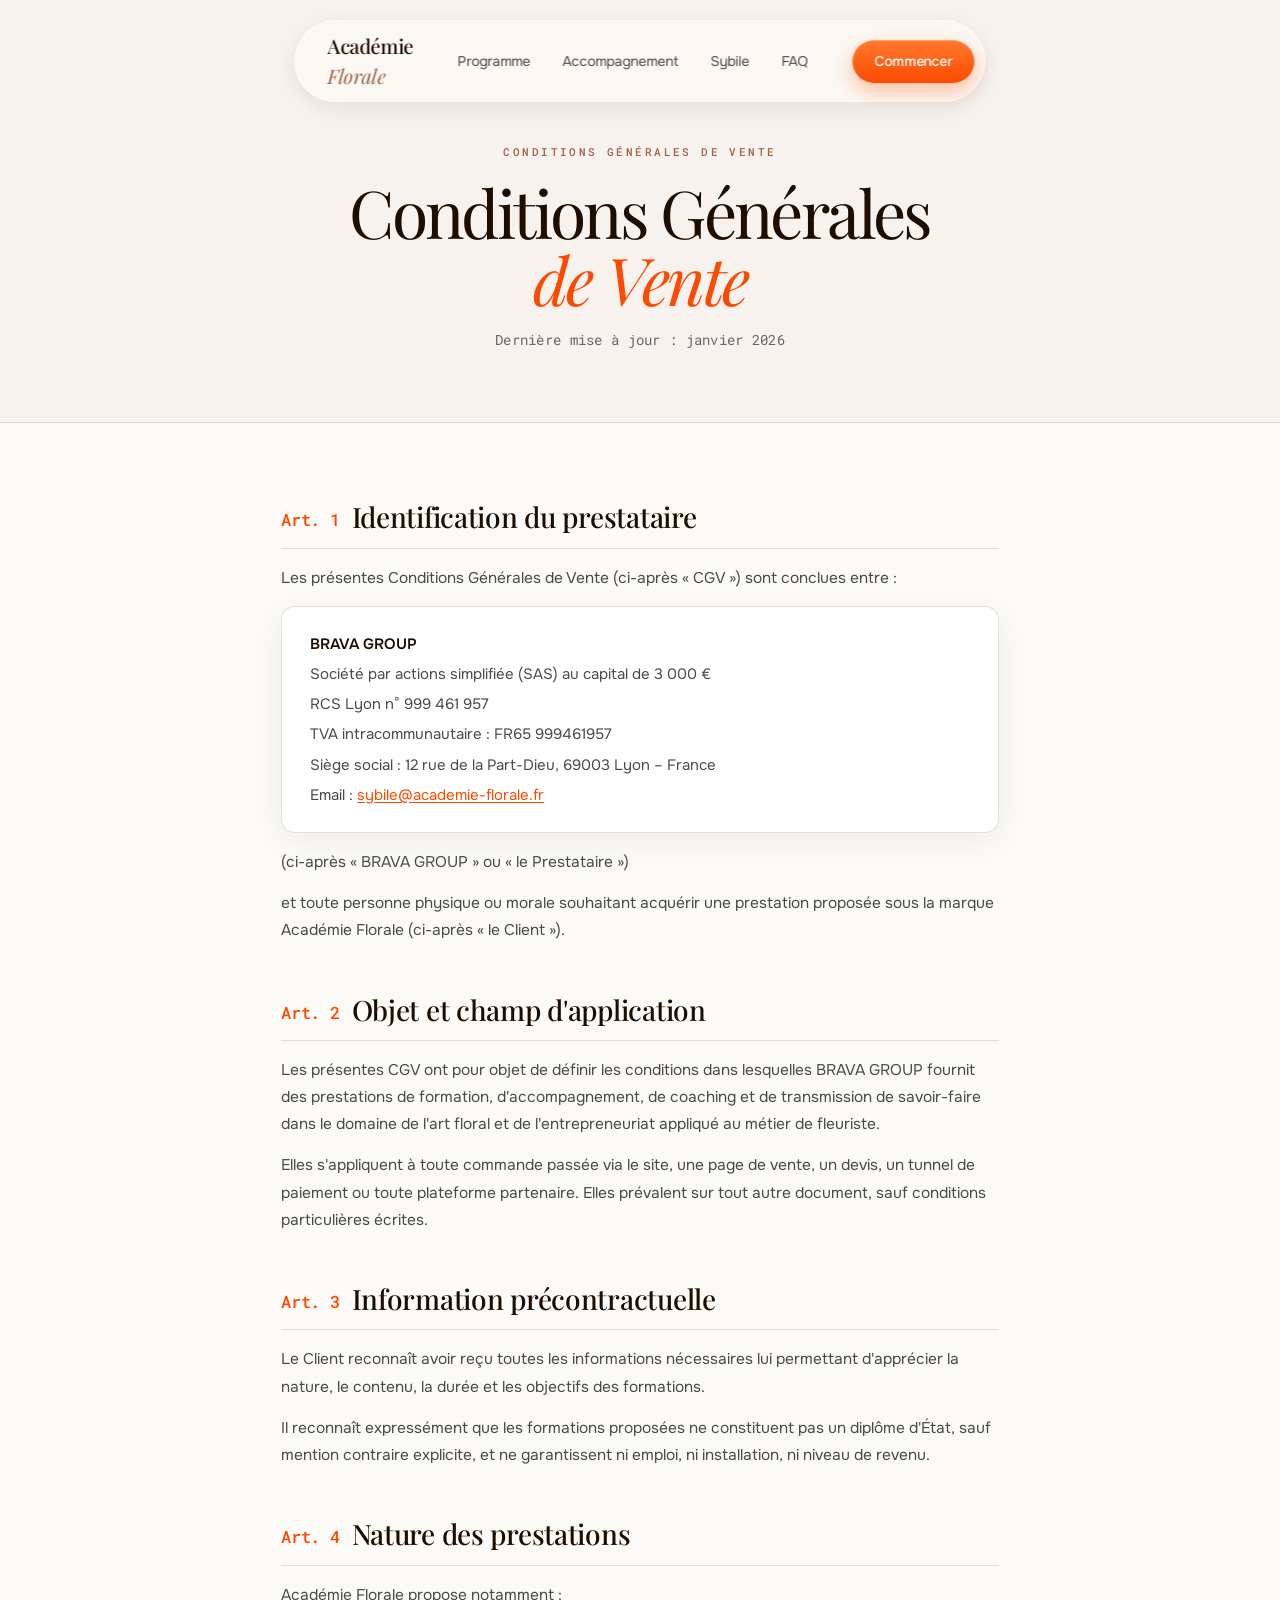
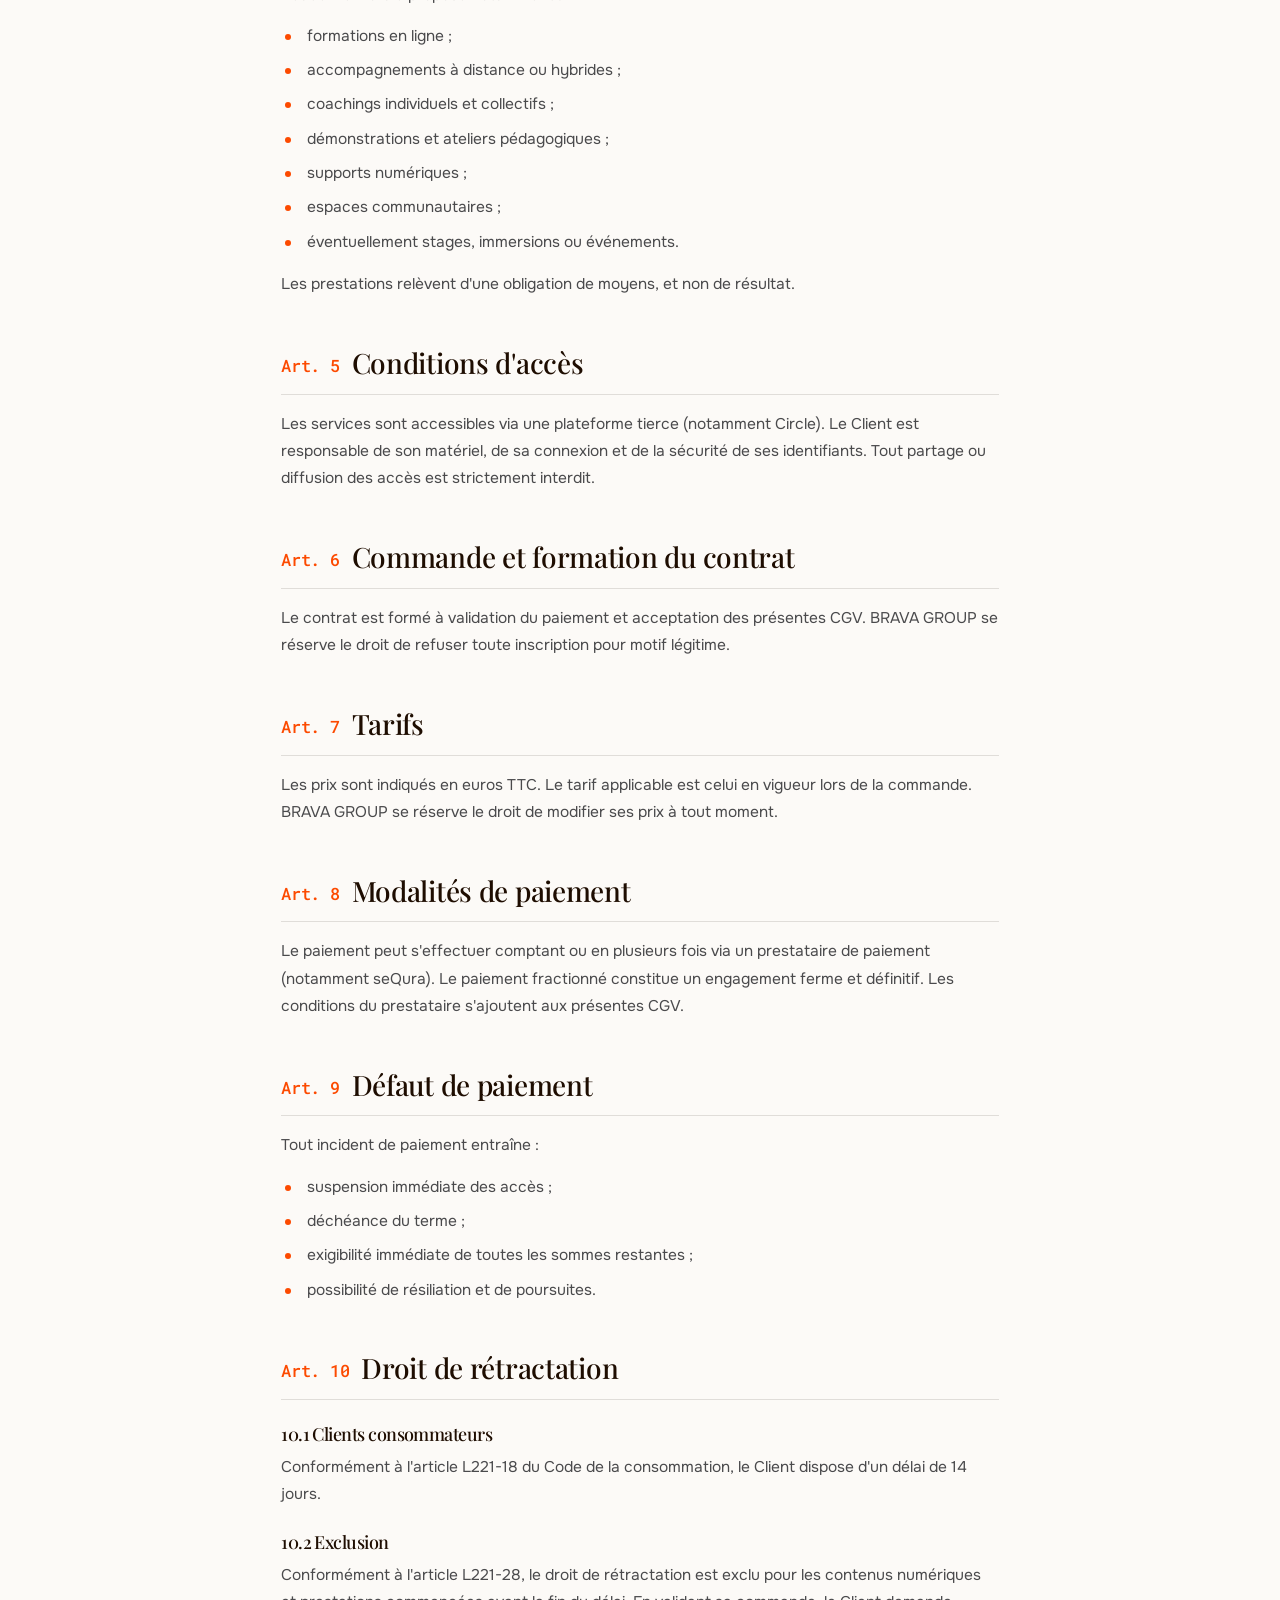
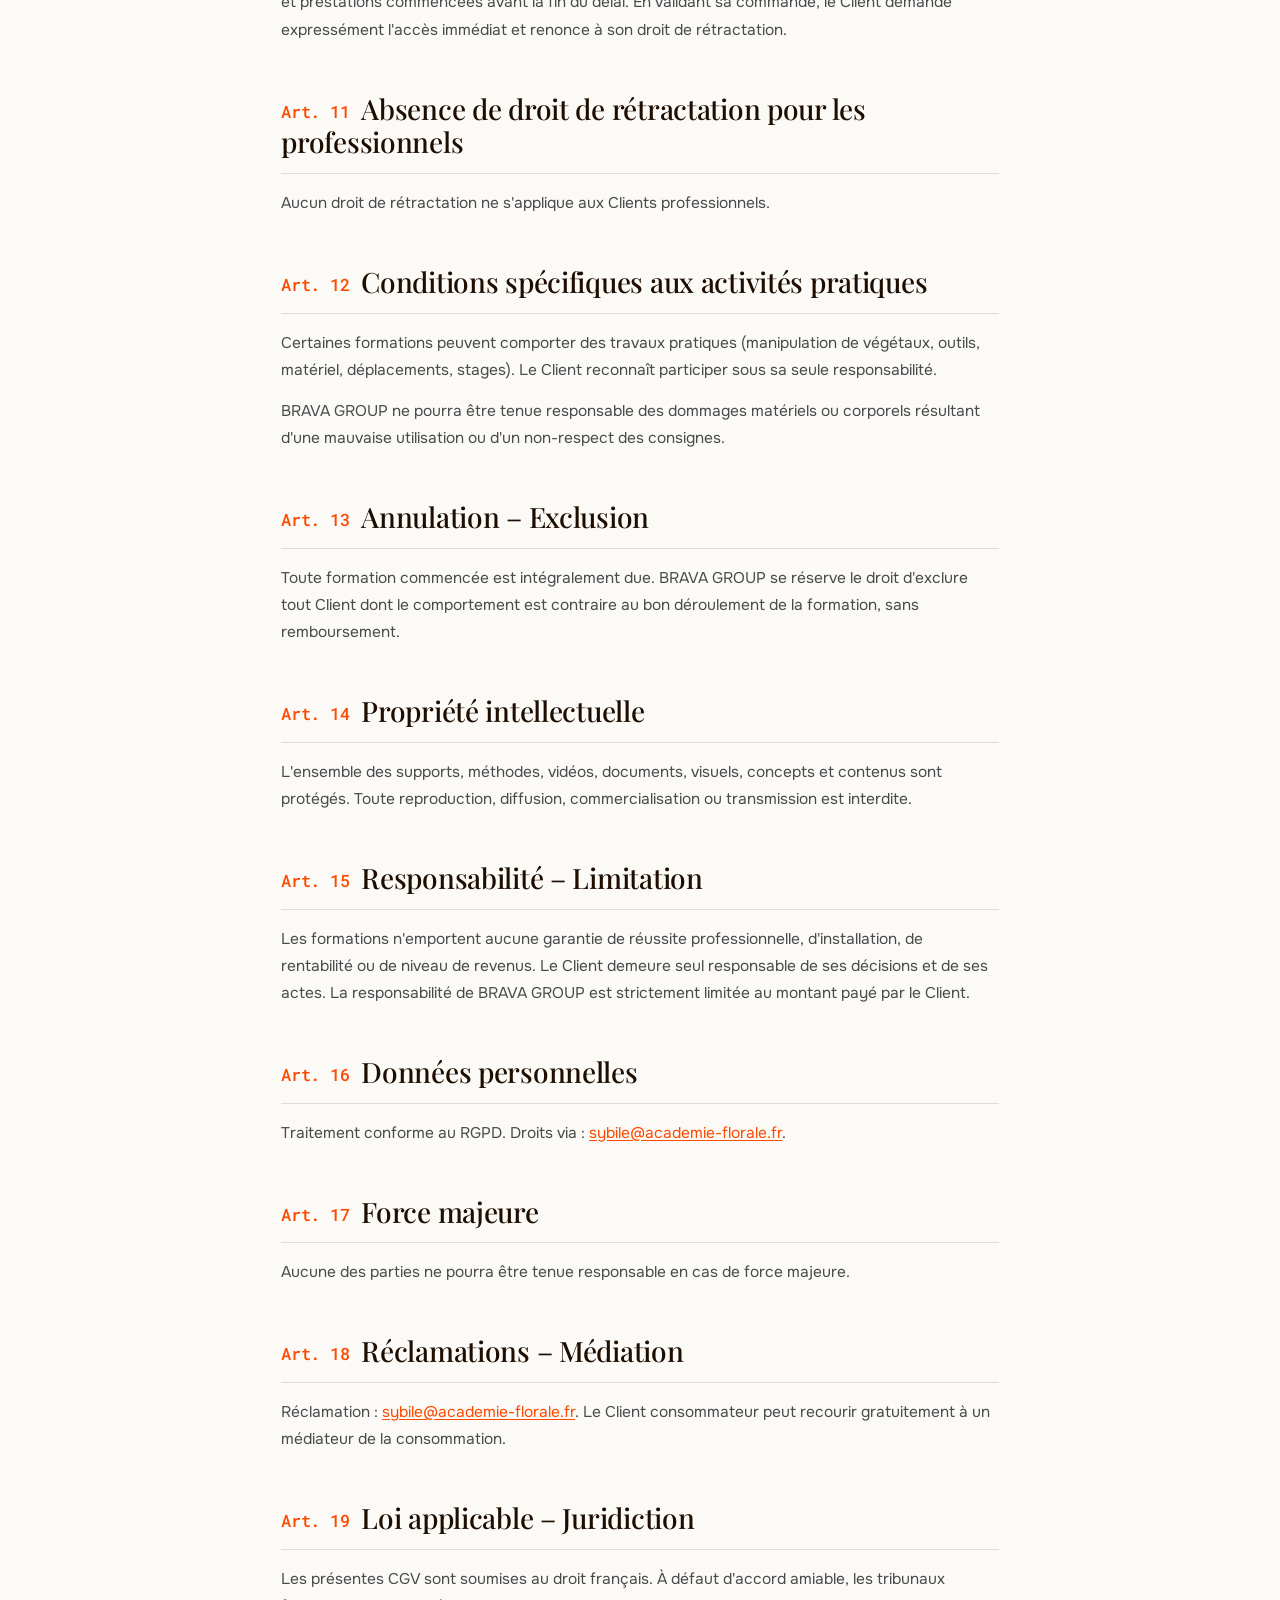
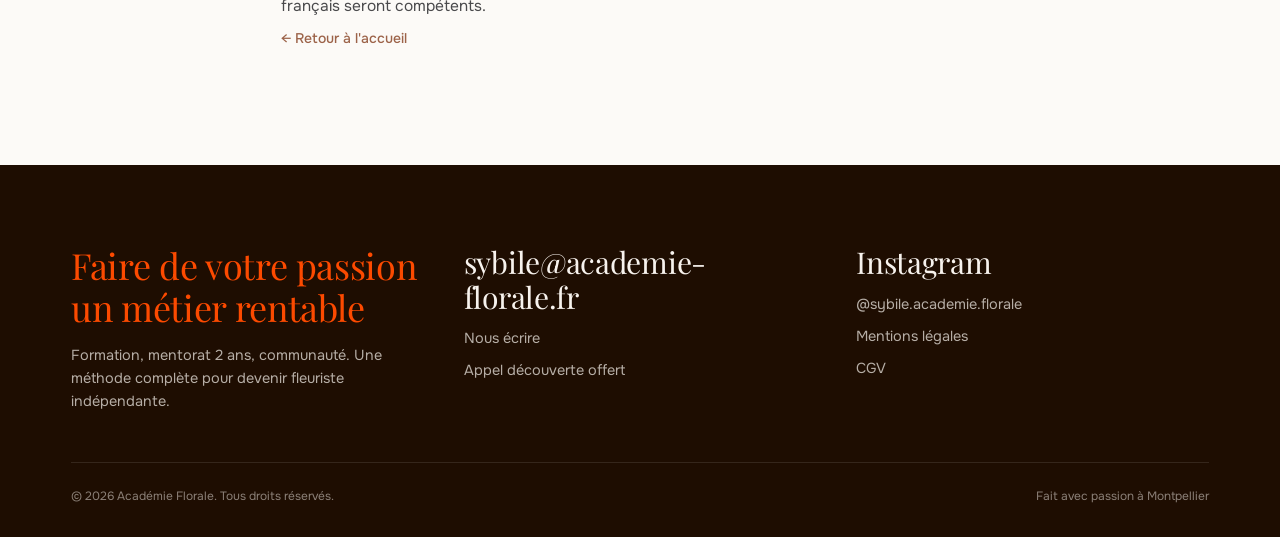
==== cgv.html @ 2d3c9c7d "Ajouter favicon et pages Mentions légales & CGV Favicon : monogramme « AF » en SVG (cercle + A/F sér" ====
<!DOCTYPE html>
<html lang="fr">
<head>
    <meta charset="UTF-8" />
    <meta name="viewport" content="width=device-width, initial-scale=1.0" />
    <title>Conditions Générales de Vente — Académie Florale</title>
    <meta name="description" content="Conditions Générales de Vente de l'Académie Florale (BRAVA GROUP)." />
    <meta name="robots" content="noindex" />
    <link rel="icon" type="image/svg+xml" href="assets/favicon.svg" />
    <link rel="preconnect" href="https://fonts.googleapis.com" />
    <link rel="preconnect" href="https://fonts.gstatic.com" crossorigin />
    <link href="https://fonts.googleapis.com/css2?family=Playfair+Display:ital,wght@0,400;0,500;0,600;0,700;1,400;1,600&family=Libre+Caslon+Display&family=Onest:wght@300;400;500;600&family=Roboto+Mono:wght@400;500&display=swap" rel="stylesheet" />
    <link rel="stylesheet" href="styles.css" />
</head>
<body class="legal-page">

    <!-- NAV -->
    <nav class="nav">
        <a href="index.html" class="nav-logo">Académie <em>Florale</em></a>
        <ul class="nav-links">
            <li><a href="index.html#programme">Programme</a></li>
            <li><a href="index.html#accompagnement">Accompagnement</a></li>
            <li><a href="index.html#formatrice">Sybile</a></li>
            <li><a href="index.html#faq">FAQ</a></li>
        </ul>
        <a href="index.html#cta" class="btn btn-primary nav-cta">Commencer</a>
    </nav>

    <!-- HERO -->
    <header class="legal-hero">
        <span class="eyebrow">Conditions Générales de Vente</span>
        <h1>Conditions Générales<br /><em>de Vente</em></h1>
        <p class="legal-meta">Dernière mise à jour : janvier 2026</p>
    </header>

    <!-- BODY -->
    <main class="legal-body">
        <section class="legal-block">
            <h2><span class="n">Art. 1</span>Identification du prestataire</h2>
            <p>Les présentes Conditions Générales de Vente (ci-après « CGV ») sont conclues entre :</p>
            <div class="legal-entity">
                <p><strong>BRAVA GROUP</strong></p>
                <p>Société par actions simplifiée (SAS) au capital de 3 000 €</p>
                <p>RCS Lyon n° 999 461 957</p>
                <p>TVA intracommunautaire : FR65 999461957</p>
                <p>Siège social : 12 rue de la Part-Dieu, 69003 Lyon – France</p>
                <p>Email : <a href="mailto:sybile@academie-florale.fr">sybile@academie-florale.fr</a></p>
            </div>
            <p>(ci-après « BRAVA GROUP » ou « le Prestataire »)</p>
            <p>et toute personne physique ou morale souhaitant acquérir une prestation proposée sous la marque Académie Florale (ci-après « le Client »).</p>
        </section>

        <section class="legal-block">
            <h2><span class="n">Art. 2</span>Objet et champ d'application</h2>
            <p>Les présentes CGV ont pour objet de définir les conditions dans lesquelles BRAVA GROUP fournit des prestations de formation, d'accompagnement, de coaching et de transmission de savoir-faire dans le domaine de l'art floral et de l'entrepreneuriat appliqué au métier de fleuriste.</p>
            <p>Elles s'appliquent à toute commande passée via le site, une page de vente, un devis, un tunnel de paiement ou toute plateforme partenaire. Elles prévalent sur tout autre document, sauf conditions particulières écrites.</p>
        </section>

        <section class="legal-block">
            <h2><span class="n">Art. 3</span>Information précontractuelle</h2>
            <p>Le Client reconnaît avoir reçu toutes les informations nécessaires lui permettant d'apprécier la nature, le contenu, la durée et les objectifs des formations.</p>
            <p>Il reconnaît expressément que les formations proposées ne constituent pas un diplôme d'État, sauf mention contraire explicite, et ne garantissent ni emploi, ni installation, ni niveau de revenu.</p>
        </section>

        <section class="legal-block">
            <h2><span class="n">Art. 4</span>Nature des prestations</h2>
            <p>Académie Florale propose notamment :</p>
            <ul>
                <li>formations en ligne ;</li>
                <li>accompagnements à distance ou hybrides ;</li>
                <li>coachings individuels et collectifs ;</li>
                <li>démonstrations et ateliers pédagogiques ;</li>
                <li>supports numériques ;</li>
                <li>espaces communautaires ;</li>
                <li>éventuellement stages, immersions ou événements.</li>
            </ul>
            <p>Les prestations relèvent d'une obligation de moyens, et non de résultat.</p>
        </section>

        <section class="legal-block">
            <h2><span class="n">Art. 5</span>Conditions d'accès</h2>
            <p>Les services sont accessibles via une plateforme tierce (notamment Circle). Le Client est responsable de son matériel, de sa connexion et de la sécurité de ses identifiants. Tout partage ou diffusion des accès est strictement interdit.</p>
        </section>

        <section class="legal-block">
            <h2><span class="n">Art. 6</span>Commande et formation du contrat</h2>
            <p>Le contrat est formé à validation du paiement et acceptation des présentes CGV. BRAVA GROUP se réserve le droit de refuser toute inscription pour motif légitime.</p>
        </section>

        <section class="legal-block">
            <h2><span class="n">Art. 7</span>Tarifs</h2>
            <p>Les prix sont indiqués en euros TTC. Le tarif applicable est celui en vigueur lors de la commande. BRAVA GROUP se réserve le droit de modifier ses prix à tout moment.</p>
        </section>

        <section class="legal-block">
            <h2><span class="n">Art. 8</span>Modalités de paiement</h2>
            <p>Le paiement peut s'effectuer comptant ou en plusieurs fois via un prestataire de paiement (notamment seQura). Le paiement fractionné constitue un engagement ferme et définitif. Les conditions du prestataire s'ajoutent aux présentes CGV.</p>
        </section>

        <section class="legal-block">
            <h2><span class="n">Art. 9</span>Défaut de paiement</h2>
            <p>Tout incident de paiement entraîne :</p>
            <ul>
                <li>suspension immédiate des accès ;</li>
                <li>déchéance du terme ;</li>
                <li>exigibilité immédiate de toutes les sommes restantes ;</li>
                <li>possibilité de résiliation et de poursuites.</li>
            </ul>
        </section>

        <section class="legal-block">
            <h2><span class="n">Art. 10</span>Droit de rétractation</h2>
            <h3>10.1 Clients consommateurs</h3>
            <p>Conformément à l'article L221-18 du Code de la consommation, le Client dispose d'un délai de 14 jours.</p>
            <h3>10.2 Exclusion</h3>
            <p>Conformément à l'article L221-28, le droit de rétractation est exclu pour les contenus numériques et prestations commencées avant la fin du délai. En validant sa commande, le Client demande expressément l'accès immédiat et renonce à son droit de rétractation.</p>
        </section>

        <section class="legal-block">
            <h2><span class="n">Art. 11</span>Absence de droit de rétractation pour les professionnels</h2>
            <p>Aucun droit de rétractation ne s'applique aux Clients professionnels.</p>
        </section>

        <section class="legal-block">
            <h2><span class="n">Art. 12</span>Conditions spécifiques aux activités pratiques</h2>
            <p>Certaines formations peuvent comporter des travaux pratiques (manipulation de végétaux, outils, matériel, déplacements, stages). Le Client reconnaît participer sous sa seule responsabilité.</p>
            <p>BRAVA GROUP ne pourra être tenue responsable des dommages matériels ou corporels résultant d'une mauvaise utilisation ou d'un non-respect des consignes.</p>
        </section>

        <section class="legal-block">
            <h2><span class="n">Art. 13</span>Annulation – Exclusion</h2>
            <p>Toute formation commencée est intégralement due. BRAVA GROUP se réserve le droit d'exclure tout Client dont le comportement est contraire au bon déroulement de la formation, sans remboursement.</p>
        </section>

        <section class="legal-block">
            <h2><span class="n">Art. 14</span>Propriété intellectuelle</h2>
            <p>L'ensemble des supports, méthodes, vidéos, documents, visuels, concepts et contenus sont protégés. Toute reproduction, diffusion, commercialisation ou transmission est interdite.</p>
        </section>

        <section class="legal-block">
            <h2><span class="n">Art. 15</span>Responsabilité – Limitation</h2>
            <p>Les formations n'emportent aucune garantie de réussite professionnelle, d'installation, de rentabilité ou de niveau de revenus. Le Client demeure seul responsable de ses décisions et de ses actes. La responsabilité de BRAVA GROUP est strictement limitée au montant payé par le Client.</p>
        </section>

        <section class="legal-block">
            <h2><span class="n">Art. 16</span>Données personnelles</h2>
            <p>Traitement conforme au RGPD. Droits via : <a href="mailto:sybile@academie-florale.fr">sybile@academie-florale.fr</a>.</p>
        </section>

        <section class="legal-block">
            <h2><span class="n">Art. 17</span>Force majeure</h2>
            <p>Aucune des parties ne pourra être tenue responsable en cas de force majeure.</p>
        </section>

        <section class="legal-block">
            <h2><span class="n">Art. 18</span>Réclamations – Médiation</h2>
            <p>Réclamation : <a href="mailto:sybile@academie-florale.fr">sybile@academie-florale.fr</a>. Le Client consommateur peut recourir gratuitement à un médiateur de la consommation.</p>
        </section>

        <section class="legal-block">
            <h2><span class="n">Art. 19</span>Loi applicable – Juridiction</h2>
            <p>Les présentes CGV sont soumises au droit français. À défaut d'accord amiable, les tribunaux français seront compétents.</p>
        </section>

        <a href="index.html" class="legal-back">← Retour à l'accueil</a>
    </main>

    <!-- FOOTER -->
    <footer class="footer">
        <div class="footer-inner">
            <div class="footer-grid">
                <div class="footer-col footer-brand">
                    <h3 class="footer-brand-title">Faire de votre passion un métier rentable</h3>
                    <p style="margin-top:16px;">Formation, mentorat 2 ans, communauté. Une méthode complète pour devenir fleuriste indépendante.</p>
                </div>
                <div class="footer-col">
                    <h3>sybile@academie-florale.fr</h3>
                    <ul>
                        <li><a href="mailto:sybile@academie-florale.fr">Nous écrire</a></li>
                        <li><a href="index.html#cta">Appel découverte offert</a></li>
                    </ul>
                </div>
                <div class="footer-col">
                    <h3>Instagram</h3>
                    <ul>
                        <li><a href="https://instagram.com/sybile.academie.florale">@sybile.academie.florale</a></li>
                        <li><a href="mentions-legales.html">Mentions légales</a></li>
                        <li><a href="cgv.html">CGV</a></li>
                    </ul>
                </div>
            </div>
            <div class="footer-bottom">
                <span>© 2026 Académie Florale. Tous droits réservés.</span>
                <span>Fait avec passion à Montpellier</span>
            </div>
        </div>
    </footer>

</body>
</html>
---- styles.css ----
/* =========================================================
   Académie Florale — mirror of academie-florale.fr
   Palette exacte: cream + brown + orange #FC4A00
   ========================================================= */

:root {
    --cream: #FCFAF7;
    --cream-warm: #F7F2ED;
    --cream-deep: #EDE8E4;
    --brown-deep: #1E0D01;
    --brown-warm: #9C6349;
    --text: #272727;
    --text-muted: #666666;
    --text-soft: #4A4A4C;

    /* THE orange — measured from the live site */
    --orange: #FC4A00;
    --orange-2: #E85B2C;
    --orange-glow: rgba(252, 74, 0, 0.35);

    --line: rgba(30, 13, 1, 0.12);
    --white: #ffffff;

    --font-serif: 'Playfair Display', 'Times New Roman', serif;
    --font-caslon: 'Libre Caslon Condensed', 'Playfair Display', serif;
    --font-sans: 'Onest', 'Inter', -apple-system, BlinkMacSystemFont, sans-serif;
    --font-mono: 'Roboto Mono', ui-monospace, monospace;

    --radius-pill: 100px;
    --radius-lg: 24px;
    --radius-md: 14px;
    --radius-sm: 12px;

    --gutter: clamp(20px, 4vw, 80px);
    --section: clamp(72px, 10vw, 140px);
    --max-w: 1240px;

    --shadow-soft: 0 20px 60px rgba(30, 13, 1, 0.10);
    --shadow-card: 0 8px 32px rgba(30, 13, 1, 0.06);
    --shadow-orange: 0 12px 32px var(--orange-glow);
}

* { margin: 0; padding: 0; box-sizing: border-box; }
html { scroll-behavior: smooth; -webkit-font-smoothing: antialiased; }
body {
    font-family: var(--font-sans);
    background: var(--cream);
    color: var(--text);
    line-height: 1.5;
    font-size: 16px;
    overflow-x: hidden;
}
img { max-width: 100%; height: auto; display: block; }
a { color: inherit; text-decoration: none; }
button { font-family: inherit; cursor: pointer; border: none; background: none; }

/* -------------------------------------------------
   TYPOGRAPHY — Playfair everywhere, orange italic for accents
   ------------------------------------------------- */
h1, h2, h3, h4 {
    font-family: var(--font-serif);
    color: var(--text);
    font-weight: 400;
    letter-spacing: -0.03em;
    line-height: 1.1;
}

h1 {
    font-family: var(--font-serif);
    font-size: clamp(52px, 8vw, 128px);
    letter-spacing: -0.04em;
    line-height: 0.95;
}

h2 {
    font-size: clamp(34px, 4.5vw, 48px);
    letter-spacing: -0.02em;
    line-height: 1.1;
}

h3 {
    font-size: clamp(20px, 2vw, 22px);
    line-height: 1.35;
    font-weight: 500;
}

.orange { color: var(--orange); font-style: italic; }
.orange-plain { color: var(--orange); }

.eyebrow {
    font-family: var(--font-mono);
    font-size: 11px;
    text-transform: uppercase;
    letter-spacing: 0.22em;
    color: var(--brown-warm);
    font-weight: 500;
}

/* -------------------------------------------------
   LAYOUT
   ------------------------------------------------- */
.wrap {
    max-width: var(--max-w);
    margin: 0 auto;
    padding-left: var(--gutter);
    padding-right: var(--gutter);
}
section { padding-top: var(--section); padding-bottom: var(--section); }
.section-lead { max-width: 780px; margin: 0 auto clamp(48px, 6vw, 80px); text-align: center; }
.section-lead h2 { margin-bottom: 16px; }
.section-lead p { color: var(--text-soft); font-size: 17px; line-height: 1.65; }

/* -------------------------------------------------
   BUTTONS — orange gradient pill = the site's signature
   ------------------------------------------------- */
.btn {
    display: inline-flex;
    align-items: center;
    justify-content: center;
    gap: 10px;
    padding: 14px 28px;
    border-radius: var(--radius-pill);
    font-size: 15px;
    font-weight: 500;
    letter-spacing: -0.005em;
    transition: transform 0.2s ease, box-shadow 0.2s ease, filter 0.2s ease;
    white-space: nowrap;
    cursor: pointer;
}

.btn-primary {
    background: linear-gradient(180deg, #FF7A2E 0%, var(--orange) 100%);
    color: var(--white);
    box-shadow: 0 8px 20px var(--orange-glow), inset 0 1px 0 rgba(255,255,255,0.3);
}
.btn-primary:hover { transform: translateY(-2px); box-shadow: 0 14px 28px var(--orange-glow); filter: brightness(1.05); }

.btn-ghost {
    background: transparent;
    color: var(--brown-deep);
    border: 1px solid var(--line);
}
.btn-ghost:hover { background: var(--cream-deep); }

.btn .arrow { transition: transform 0.2s ease; }
.btn:hover .arrow { transform: translateX(4px); }

/* -------------------------------------------------
   NAV — glass pill, top of page
   ------------------------------------------------- */
.nav {
    position: fixed;
    top: 20px;
    left: 50%;
    transform: translateX(-50%);
    z-index: 100;
    background: rgba(252, 250, 247, 0.78);
    backdrop-filter: blur(20px) saturate(180%);
    -webkit-backdrop-filter: blur(20px) saturate(180%);
    border: 1px solid rgba(255,255,255,0.5);
    border-radius: var(--radius-pill);
    padding: 10px 10px 10px 32px;
    display: flex;
    align-items: center;
    gap: 44px;
    box-shadow: 0 6px 24px rgba(30, 13, 1, 0.08);
}

.nav-logo {
    font-family: var(--font-serif);
    font-size: 20px;
    font-weight: 500;
    color: var(--brown-deep);
    letter-spacing: -0.02em;
}
.nav-logo em { font-style: italic; color: var(--brown-warm); font-weight: 400; }

.nav-links { display: flex; gap: 32px; list-style: none; }
.nav-links a { font-size: 14px; color: var(--text-soft); transition: color 0.2s; }
.nav-links a:hover { color: var(--brown-deep); }

.nav-cta { padding: 11px 22px; font-size: 14px; }

@media (max-width: 900px) { .nav-links { display: none; } .nav { padding-left: 20px; } }

/* -------------------------------------------------
   HERO — full-viewport background image + overlay text
   ------------------------------------------------- */
.hero {
    position: relative;
    min-height: 100vh;
    padding: 0;
    background: #000;
    overflow: hidden;
    display: flex;
    flex-direction: column;
}
.hero-bg {
    position: absolute;
    inset: 0;
    background-image: url('assets/images/hero-bg.jpg');
    background-size: cover;
    background-position: center;
    z-index: 0;
}
.hero-bg::after {
    content: '';
    position: absolute;
    inset: 0;
    background:
        linear-gradient(180deg, rgba(0,0,0,0.55) 0%, rgba(0,0,0,0.28) 28%, rgba(0,0,0,0.05) 52%, rgba(0,0,0,0.6) 100%);
}

.hero-copy {
    position: relative;
    z-index: 2;
    max-width: var(--max-w);
    width: 100%;
    margin: 0 auto;
    padding: 0 var(--gutter);
    padding-top: clamp(120px, 15vh, 180px);
    padding-bottom: 40px;
    display: flex;
    flex-direction: column;
    align-items: center;
    text-align: center;
    justify-content: flex-start;
    flex: 1;
    min-height: 0;
}
.hero-copy h2 {
    color: var(--white);
    font-size: clamp(32px, 3.4vw, 50px);
    max-width: 820px;
    line-height: 1.15;
    letter-spacing: -0.02em;
    margin: 0 auto 26px;
    font-weight: 400;
    text-wrap: balance;
    text-shadow: 0 2px 24px rgba(0,0,0,0.45);
}
.hero-copy h2 .orange { color: var(--orange); font-style: italic; }

.hero-copy .lede {
    color: rgba(255, 255, 255, 0.96);
    max-width: 600px;
    margin: 0 auto 30px;
    font-size: 15px;
    line-height: 1.6;
    text-wrap: pretty;
    text-shadow: 0 1px 14px rgba(0,0,0,0.7);
}

.hero-display {
    position: relative;
    z-index: 1;
    text-align: center;
    padding: 0 20px;
    margin-top: auto;
    pointer-events: none;
}
.hero-display span {
    display: block;
    font-family: var(--font-serif);
    font-size: clamp(64px, 13vw, 200px);
    color: var(--white);
    letter-spacing: -0.04em;
    line-height: 0.9;
    text-shadow: 0 6px 40px rgba(0,0,0,0.35);
    padding-bottom: 10px;
}

@media (max-width: 700px) {
    .hero-copy h2 .orange { white-space: normal; }
}

/* -------------------------------------------------
   PROGRAMME AUDIENCE (A qui s'addresse) — 3 blocks
   ------------------------------------------------- */
.audience { background: var(--cream); }
.audience-grid {
    display: grid;
    grid-template-columns: repeat(3, 1fr);
    gap: 24px;
    margin-top: 48px;
}
.audience-card {
    padding: 40px 32px;
    background: var(--cream-warm);
    border: 1px solid var(--line);
    border-radius: var(--radius-lg);
    transition: transform 0.25s;
}
.audience-card:hover { transform: translateY(-3px); }

.audience-card .num {
    font-family: var(--font-serif);
    font-style: italic;
    color: var(--orange);
    font-size: 32px;
    margin-bottom: 20px;
    display: block;
    line-height: 1;
}

.audience-card h3 {
    color: var(--brown-deep);
    margin-bottom: 12px;
    line-height: 1.3;
    font-family: var(--font-serif);
    font-size: 22px;
    font-weight: 500;
}
.audience-card p { color: var(--text-soft); font-size: 14.5px; line-height: 1.65; }

@media (max-width: 900px) { .audience-grid { grid-template-columns: 1fr; } }

/* -------------------------------------------------
   PILIERS — 3 tall photo cards with title overlay
   ------------------------------------------------- */
.piliers { background: var(--cream); }
.piliers .section-title {
    text-align: center;
    font-family: var(--font-serif);
    font-size: clamp(34px, 4vw, 48px);
    color: var(--orange);
    letter-spacing: -0.02em;
    margin-bottom: 60px;
    line-height: 1.05;
    font-weight: 400;
}
.piliers .section-title span { color: var(--orange); display: block; font-style: italic; }

.piliers-grid {
    display: grid;
    grid-template-columns: repeat(3, 1fr);
    gap: 20px;
}
.pilier {
    position: relative;
    border-radius: var(--radius-lg);
    overflow: hidden;
    aspect-ratio: 384/522;
    box-shadow: var(--shadow-card);
    transition: transform 0.3s;
}
.pilier:hover { transform: translateY(-4px); }

.pilier img { position: absolute; inset: 0; width: 100%; height: 100%; object-fit: cover; }
.pilier::after {
    content: '';
    position: absolute;
    inset: 0;
    background: linear-gradient(180deg, transparent 40%, rgba(0,0,0,0.75) 100%);
}
.pilier-body {
    position: absolute;
    left: 0;
    right: 0;
    bottom: 0;
    padding: 28px;
    z-index: 2;
    color: var(--white);
}
.pilier-body h3 {
    font-family: var(--font-serif);
    color: var(--white);
    font-size: 20px;
    margin-bottom: 8px;
    font-weight: 500;
}
.pilier-body p { font-size: 13.5px; line-height: 1.5; opacity: 0.92; }

@media (max-width: 900px) { .piliers-grid { grid-template-columns: 1fr; } }

/* -------------------------------------------------
   PROGRAMME VIRALE — video/VSL section
   ------------------------------------------------- */
.programme-viral { background: var(--cream-warm); padding-bottom: 40px; }
.programme-viral h2 {
    text-align: center;
    margin-bottom: 48px;
    color: var(--brown-deep);
}
.video-wrap {
    max-width: 920px;
    margin: 0 auto;
    aspect-ratio: 16/9;
    border-radius: var(--radius-lg);
    overflow: hidden;
    box-shadow: var(--shadow-soft);
    background: #000;
    position: relative;
}
.video-wrap iframe { position: absolute; inset: 0; width: 100%; height: 100%; border: 0; }
.programme-viral .cta-row { text-align: center; margin-top: 48px; }

/* -------------------------------------------------
   MODULES — video-list style, 6 modules stacked
   ------------------------------------------------- */
.modules-section { background: var(--cream-warm); }
.modules-section .subtitle {
    display: flex;
    align-items: center;
    gap: 14px;
    justify-content: center;
    margin-bottom: 40px;
    font-family: var(--font-serif);
    font-size: clamp(20px, 2.2vw, 26px);
    color: var(--brown-deep);
    font-weight: 400;
    letter-spacing: -0.01em;
}
.modules-section .subtitle .monogram {
    width: 44px; height: 44px;
    background: var(--white);
    border-radius: 8px;
    display: inline-flex; align-items: baseline; justify-content: center;
    font-family: var(--font-serif);
    color: var(--brown-deep);
    box-shadow: 0 3px 10px rgba(30,13,1,0.08);
    font-size: 22px;
    line-height: 1;
    padding-top: 4px;
    gap: 1px;
    letter-spacing: -0.03em;
}
.modules-section .subtitle .monogram span {
    font-style: italic;
    font-size: 14px;
    color: var(--brown-warm);
    position: relative;
    top: -3px;
    margin-left: -2px;
}
.modules-section .subtitle .accent { color: var(--orange); font-style: italic; }

.modules-list {
    max-width: 920px;
    margin: 0 auto;
    display: flex;
    flex-direction: column;
    gap: 20px;
}
.module-row {
    display: grid;
    grid-template-columns: 130px 1fr;
    gap: 24px;
    background: var(--white);
    border: 1px solid var(--line);
    border-radius: var(--radius-lg);
    padding: 24px;
    align-items: start;
    transition: transform 0.2s;
}
.module-row:hover { transform: translateY(-2px); box-shadow: var(--shadow-card); }

.module-thumb {
    position: relative;
    aspect-ratio: 16/10;
    border-radius: var(--radius-sm);
    overflow: hidden;
    background: var(--cream-deep);
}
.module-thumb img { width: 100%; height: 100%; object-fit: cover; }
.module-thumb .play {
    position: absolute;
    top: 50%; left: 50%;
    transform: translate(-50%, -50%);
    width: 44px; height: 44px;
    background: linear-gradient(180deg, #FF7A2E, var(--orange));
    border-radius: 50%;
    display: flex;
    align-items: center;
    justify-content: center;
    box-shadow: 0 6px 18px rgba(252,74,0,0.45);
    z-index: 2;
}
.module-thumb .play svg { width: 14px; height: 14px; fill: var(--white); margin-left: 2px; }
.module-thumb::after {
    content: '';
    position: absolute;
    inset: 0;
    background: rgba(0,0,0,0.08);
    z-index: 1;
}

.module-body h3 {
    font-family: var(--font-serif);
    font-weight: 700;
    font-size: 18px;
    color: var(--brown-deep);
    letter-spacing: 0.01em;
    text-transform: uppercase;
    margin-bottom: 12px;
}
.module-body p, .module-body ul { color: var(--text-soft); font-size: 14.5px; line-height: 1.6; }
.module-body p { margin-bottom: 6px; }
.module-body ul { list-style: none; padding: 0; }
.module-body ul li { padding-left: 16px; position: relative; margin: 4px 0; }
.module-body ul li::before { content: '•'; position: absolute; left: 0; color: var(--orange); }
.module-body .closing { margin-top: 10px; color: var(--text); font-style: italic; }

@media (max-width: 720px) {
    .module-row { grid-template-columns: 1fr; }
    .module-thumb { aspect-ratio: 16/9; max-width: 220px; }
}

/* -------------------------------------------------
   CREER UNE ACTIVITE — full-width image + text
   ------------------------------------------------- */
.creer { background: var(--cream); padding-top: 60px; padding-bottom: 60px; }
.creer-inner {
    max-width: var(--max-w);
    margin: 0 auto;
    padding: 0 var(--gutter);
    display: grid;
    grid-template-columns: 1fr 1fr;
    gap: 60px;
    align-items: center;
}
.creer h2 { color: var(--brown-deep); margin-bottom: 24px; }
.creer p { color: var(--text-soft); font-size: 16px; line-height: 1.7; margin-bottom: 14px; }
.creer blockquote {
    margin: 24px 0 12px;
    padding: 18px 22px;
    border-left: 3px solid var(--orange);
    background: rgba(252, 74, 0, 0.04);
    border-radius: 0 var(--radius-md) var(--radius-md) 0;
    font-family: var(--font-serif);
    font-style: italic;
    font-size: 18px;
    line-height: 1.5;
    color: var(--brown-deep);
}
.creer .sig { color: var(--brown-warm); font-style: italic; font-size: 14px; margin-top: 4px; }
.creer-visual {
    aspect-ratio: 4/5;
    border-radius: var(--radius-lg);
    overflow: hidden;
    box-shadow: var(--shadow-soft);
}
.creer-visual img { width: 100%; height: 100%; object-fit: cover; }
@media (max-width: 900px) { .creer-inner { grid-template-columns: 1fr; } }

/* -------------------------------------------------
   ACCOMPAGNEMENT — big title, gallery-like
   ------------------------------------------------- */
.accompagnement { background: var(--cream-warm); text-align: center; }
.accompagnement h2 { color: var(--brown-deep); margin-bottom: 60px; }
.accompagnement h2 em { color: var(--orange); font-style: italic; }

.accomp-grid {
    display: grid;
    grid-template-columns: repeat(3, 1fr);
    gap: 24px;
    max-width: 1080px;
    margin: 0 auto;
}
.accomp-item {
    padding: 32px 24px;
    background: var(--white);
    border-radius: var(--radius-lg);
    border: 1px solid var(--line);
    text-align: left;
    transition: transform 0.2s;
}
.accomp-item:hover { transform: translateY(-3px); }

.accomp-item .k {
    font-family: var(--font-serif);
    font-style: italic;
    color: var(--orange);
    font-size: 40px;
    line-height: 1;
    display: block;
    margin-bottom: 20px;
}
.accomp-item h3 { color: var(--brown-deep); margin-bottom: 10px; font-family: var(--font-serif); font-weight: 500; }
.accomp-item p { color: var(--text-soft); font-size: 14.5px; line-height: 1.6; }

.accompagnement .cta-row { margin-top: 48px; }

@media (max-width: 900px) { .accomp-grid { grid-template-columns: 1fr; } }

/* -------------------------------------------------
   ILS ONT OSÉ — testimonials grid
   ------------------------------------------------- */
.testimonials { background: var(--cream); }
.testimonials h2 { text-align: center; margin-bottom: 14px; color: var(--brown-deep); }
.testimonials h2 em { color: var(--orange); font-style: italic; }
.testimonials-sub {
    text-align: center;
    max-width: 560px;
    margin: 0 auto 48px;
    color: var(--brown-warm, #6b5544);
    font-size: 16px;
    line-height: 1.55;
}

/* Carousel — quote cards, one at a time */
.carousel {
    position: relative;
    max-width: 900px;
    margin: 0 auto;
    padding: 0 60px;
}
.carousel-viewport {
    display: flex;
    align-items: stretch;
    overflow: hidden;
}
.carousel-track {
    display: flex;
    align-items: stretch;
    gap: 32px;
    overflow-x: auto;
    scroll-snap-type: x mandatory;
    scroll-behavior: smooth;
    padding: 12px 0;
    width: 100%;
    -webkit-overflow-scrolling: touch;
    scrollbar-width: none;
}
.carousel-track::-webkit-scrollbar { display: none; }

.testi-card {
    flex: 0 0 100%;
    scroll-snap-align: center;
    box-sizing: border-box;
    background: var(--white);
    border: 1px solid var(--line);
    border-radius: var(--radius-lg);
    box-shadow: var(--shadow-soft);
    padding: clamp(32px, 5vw, 56px);
    display: flex;
    flex-direction: column;
    justify-content: center;
    min-height: 320px;
    position: relative;
}
.testi-mark {
    font-family: var(--font-serif);
    font-size: 96px;
    line-height: 0.6;
    color: var(--orange);
    opacity: 0.28;
    display: block;
    margin-bottom: 8px;
    height: 44px;
}
.testi-text {
    font-family: var(--font-serif);
    font-size: clamp(19px, 2.1vw, 25px);
    line-height: 1.5;
    color: var(--brown-deep);
    letter-spacing: -0.01em;
    margin: 0 0 32px;
    text-wrap: pretty;
}
.testi-author {
    display: flex;
    align-items: center;
    gap: 16px;
    border-top: 1px solid var(--line);
    padding-top: 24px;
}
.testi-avatar {
    flex: 0 0 auto;
    width: 52px;
    height: 52px;
    border-radius: 50%;
    background: linear-gradient(135deg, var(--orange), #ff7a3d);
    color: var(--white);
    display: flex;
    align-items: center;
    justify-content: center;
    font-family: var(--font-serif);
    font-size: 22px;
    line-height: 1;
    box-shadow: 0 4px 14px rgba(252, 74, 0, 0.25);
}
.testi-meta { display: flex; flex-direction: column; gap: 3px; }
.testi-name {
    font-weight: 600;
    font-size: 16px;
    color: var(--brown-deep);
}
.testi-role {
    font-size: 13px;
    letter-spacing: 0.02em;
    text-transform: uppercase;
    color: var(--orange);
}

@media (max-width: 700px) {
    .carousel { padding: 0 8px; }
    .testi-card { padding: 28px 24px; min-height: 300px; }
    .testi-mark { font-size: 72px; height: 34px; }
}

.carousel-btn {
    position: absolute;
    top: 50%;
    transform: translateY(-50%);
    width: 52px;
    height: 52px;
    border-radius: 50%;
    background: var(--white);
    border: 1px solid var(--line);
    box-shadow: 0 4px 16px rgba(30,13,1,0.10);
    cursor: pointer;
    display: flex;
    align-items: center;
    justify-content: center;
    color: var(--brown-deep);
    font-size: 20px;
    z-index: 5;
    transition: background 0.2s, transform 0.2s;
}
.carousel-btn:hover { background: var(--orange); color: var(--white); transform: translateY(-50%) scale(1.06); }
.carousel-btn.prev { left: 0; }
.carousel-btn.next { right: 0; }

.carousel-dots {
    display: flex;
    gap: 8px;
    justify-content: center;
    margin-top: 20px;
}
.carousel-dots span {
    width: 8px;
    height: 8px;
    border-radius: 50%;
    background: var(--cream-deep);
    transition: background 0.2s, transform 0.2s;
    cursor: pointer;
}
.carousel-dots span.active { background: var(--orange); transform: scale(1.3); }

@media (max-width: 700px) {
    .carousel-btn { display: none; }
}


/* -------------------------------------------------
   LA FORMATRICE (Sybile) — arch photo right + bio left
   ------------------------------------------------- */
.formatrice { background: var(--cream); padding-top: clamp(60px, 8vw, 100px); padding-bottom: clamp(48px, 5vw, 72px); }
.formatrice .cta-row { text-align: center; margin-bottom: 36px; }
.formatrice-inner {
    max-width: 1100px;
    margin: 0 auto;
    display: grid;
    grid-template-columns: 1fr 1fr;
    gap: 60px;
    align-items: center;
}
.formatrice-copy h2 {
    color: var(--brown-deep);
    margin-bottom: 28px;
    font-family: var(--font-serif);
    font-size: clamp(38px, 4.5vw, 56px);
    line-height: 1.02;
    letter-spacing: -0.02em;
}
.formatrice-copy h2 em { color: var(--orange); font-style: italic; font-weight: 400; margin-top: 6px; display: inline-block; }
.formatrice-copy p { color: var(--text-soft); font-size: 15px; line-height: 1.7; margin-bottom: 14px; }

.formatrice-photo {
    aspect-ratio: 4/5;
    border-radius: 260px 260px var(--radius-lg) var(--radius-lg);
    overflow: hidden;
    box-shadow: var(--shadow-soft);
}
.formatrice-photo img { width: 100%; height: 100%; object-fit: cover; object-position: center 25%; }

@media (max-width: 900px) { .formatrice-inner { grid-template-columns: 1fr; } }

/* -------------------------------------------------
   DEVENEZ PATRONNE — 4 cards white grid
   ------------------------------------------------- */
.patronne { background: var(--cream); padding-top: clamp(48px, 5vw, 72px); }
.patronne h2 { text-align: center; margin-bottom: 60px; color: var(--brown-deep); max-width: 640px; margin-left: auto; margin-right: auto; }

.patronne-grid {
    display: grid;
    grid-template-columns: repeat(4, 1fr);
    gap: 20px;
    max-width: 1100px;
    margin: 0 auto;
}
.patron-card {
    background: var(--white);
    border-radius: var(--radius-lg);
    padding: 32px 24px;
    border: 1px solid var(--line);
    text-align: left;
    transition: transform 0.2s;
    aspect-ratio: 1/1.05;
    display: flex;
    flex-direction: column;
}
.patron-card:hover { transform: translateY(-3px); }
.patron-icon {
    width: 44px; height: 44px;
    border-radius: 12px;
    background: linear-gradient(135deg, #FF7A2E, var(--orange));
    display: flex;
    align-items: center;
    justify-content: center;
    color: var(--white);
    font-size: 22px;
    margin-bottom: 20px;
    box-shadow: 0 6px 14px var(--orange-glow);
}
.patron-card h3 { font-family: var(--font-serif); color: var(--brown-deep); font-size: 22px; font-weight: 500; margin-bottom: 12px; }
.patron-card p { color: var(--text-soft); font-size: 14px; line-height: 1.55; }

.patronne .cta-row { text-align: center; margin-top: 48px; }

@media (max-width: 1000px) { .patronne-grid { grid-template-columns: repeat(2, 1fr); } }
@media (max-width: 600px) { .patronne-grid { grid-template-columns: 1fr; } .patron-card { aspect-ratio: auto; } }

/* -------------------------------------------------
   FAQ — accordion with orange plus
   ------------------------------------------------- */
.faq { background: var(--cream); }
.faq h2 { text-align: center; margin-bottom: 60px; color: var(--brown-deep); }
.faq-list { max-width: 820px; margin: 0 auto; display: flex; flex-direction: column; gap: 16px; }
.faq-item {
    background: var(--white);
    border-radius: 22px;
    box-shadow: 0 2px 8px rgba(30,13,1,0.04);
    overflow: hidden;
}
.faq-item summary {
    display: flex;
    justify-content: space-between;
    align-items: center;
    gap: 24px;
    padding: 24px 28px;
    font-family: var(--font-serif);
    font-size: 20px;
    color: var(--brown-deep);
    letter-spacing: -0.01em;
    list-style: none;
    line-height: 1.3;
    cursor: pointer;
    font-weight: 500;
}
.faq-item summary::-webkit-details-marker { display: none; }
.faq-item .plus {
    flex-shrink: 0;
    width: 34px; height: 34px;
    border-radius: 50%;
    background: linear-gradient(180deg, #FF7A2E, var(--orange));
    color: var(--white);
    display: flex; align-items: center; justify-content: center;
    font-size: 18px;
    box-shadow: 0 4px 10px var(--orange-glow);
    transition: transform 0.25s;
}
.faq-item[open] .plus { transform: rotate(45deg); }
.faq-item .faq-body { padding: 0 28px 24px; color: var(--text-soft); font-size: 15px; line-height: 1.7; }

.faq .cta-row { text-align: center; margin-top: 48px; }

/* -------------------------------------------------
   FOOTER — warm brown, Libre Caslon big titles
   ------------------------------------------------- */
.footer {
    background: var(--brown-deep);
    color: var(--cream-warm);
    padding: 80px 0 32px;
}
.footer-inner { max-width: var(--max-w); margin: 0 auto; padding: 0 var(--gutter); }
.footer-grid {
    display: grid;
    grid-template-columns: 1fr 1fr 1fr;
    gap: 40px;
    padding-bottom: 48px;
    border-bottom: 1px solid rgba(255,255,255,0.1);
}
.footer-col h3 {
    font-family: var(--font-caslon);
    font-size: clamp(24px, 2.4vw, 30px);
    color: var(--cream-warm);
    margin-bottom: 12px;
    font-weight: 400;
    line-height: 1.15;
    letter-spacing: -0.01em;
}
.footer-col.footer-brand h3 { font-size: clamp(28px, 3vw, 36px); }
.footer-col p, .footer-col a { color: rgba(247, 242, 237, 0.7); font-size: 14.5px; line-height: 1.6; }
.footer-col ul { list-style: none; margin-top: 6px; }
.footer-col li { margin-bottom: 8px; }
.footer-col a:hover { color: var(--orange); }
.footer-brand-title { color: var(--orange) !important; }

.footer-bottom {
    display: flex;
    justify-content: space-between;
    align-items: center;
    padding-top: 24px;
    font-size: 12px;
    color: rgba(247, 242, 237, 0.5);
    flex-wrap: wrap;
    gap: 10px;
}

@media (max-width: 800px) { .footer-grid { grid-template-columns: 1fr; } }

/* -------------------------------------------------
   REVEAL
   ------------------------------------------------- */
.reveal { opacity: 0; transform: translateY(24px); transition: opacity 0.7s ease, transform 0.7s ease; }
.reveal.in { opacity: 1; transform: translateY(0); }

/* -------------------------------------------------
   LEGAL PAGES — mentions légales & CGV
   ------------------------------------------------- */
.legal-hero {
    background: var(--cream-warm);
    text-align: center;
    padding-top: clamp(130px, 16vh, 180px);
    padding-bottom: clamp(48px, 6vw, 72px);
    border-bottom: 1px solid var(--line);
}
.legal-hero .eyebrow { display: block; margin-bottom: 18px; }
.legal-hero h1 {
    font-size: clamp(38px, 6vw, 66px);
    line-height: 1.02;
    color: var(--brown-deep);
}
.legal-hero h1 em { color: var(--orange); font-style: italic; }
.legal-hero .legal-meta {
    margin-top: 16px;
    color: var(--text-muted);
    font-size: 14px;
    font-family: var(--font-mono);
    letter-spacing: 0.02em;
}

.legal-body {
    max-width: 820px;
    margin: 0 auto;
    padding: clamp(48px, 6vw, 80px) var(--gutter) clamp(72px, 9vw, 120px);
}
.legal-block { padding: 0; margin-bottom: clamp(32px, 4vw, 48px); }
.legal-block:last-of-type { margin-bottom: 0; }
.legal-block h2 {
    font-family: var(--font-serif);
    font-size: clamp(22px, 2.6vw, 28px);
    color: var(--brown-deep);
    font-weight: 500;
    letter-spacing: -0.01em;
    line-height: 1.2;
    margin-bottom: 16px;
    padding-bottom: 14px;
    border-bottom: 1px solid var(--line);
}
.legal-block h2 .n { color: var(--orange); font-family: var(--font-mono); font-size: 0.62em; font-weight: 500; margin-right: 12px; vertical-align: 2px; }
.legal-block h3 {
    font-family: var(--font-serif);
    font-size: 18px;
    color: var(--brown-deep);
    font-weight: 500;
    margin: 22px 0 8px;
}
.legal-block p { color: var(--text-soft); font-size: 15.5px; line-height: 1.75; margin-bottom: 14px; }
.legal-block p:last-child { margin-bottom: 0; }
.legal-block a { color: var(--orange); text-decoration: underline; text-underline-offset: 2px; }
.legal-block ul { list-style: none; margin: 6px 0 16px; padding: 0; }
.legal-block li {
    position: relative;
    color: var(--text-soft);
    font-size: 15.5px;
    line-height: 1.7;
    padding-left: 26px;
    margin-bottom: 8px;
}
.legal-block li::before {
    content: '';
    position: absolute;
    left: 4px;
    top: 11px;
    width: 6px;
    height: 6px;
    border-radius: 50%;
    background: var(--orange);
}

/* Entity card (éditeur / hébergeur / prestataire) */
.legal-entity {
    background: var(--white);
    border: 1px solid var(--line);
    border-radius: var(--radius-md);
    padding: 24px 28px;
    margin: 8px 0 16px;
    box-shadow: var(--shadow-card);
}
.legal-entity strong { color: var(--brown-deep); font-weight: 600; }
.legal-entity p { margin-bottom: 4px; font-size: 15px; }

.legal-back {
    display: inline-flex;
    align-items: center;
    gap: 8px;
    margin-top: 8px;
    font-size: 14px;
    color: var(--brown-warm);
    font-weight: 500;
}
.legal-back:hover { color: var(--orange); }
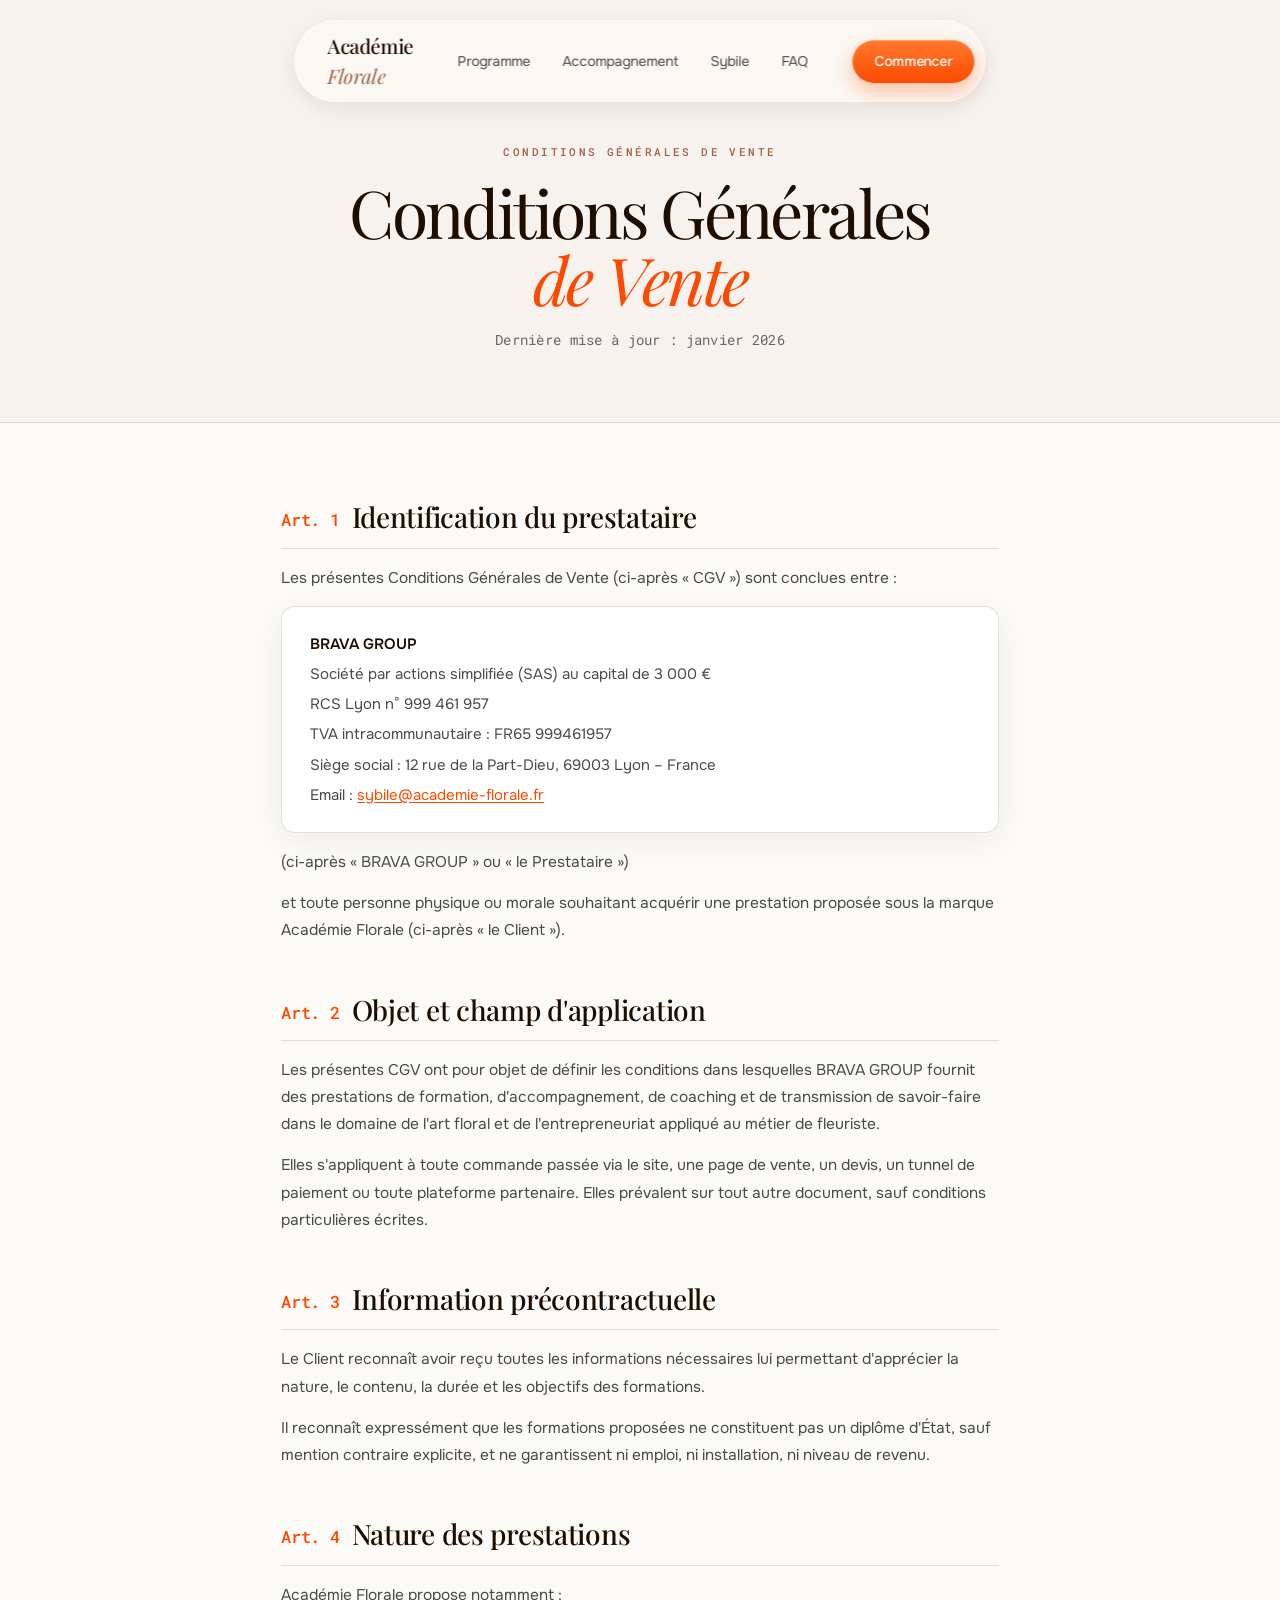
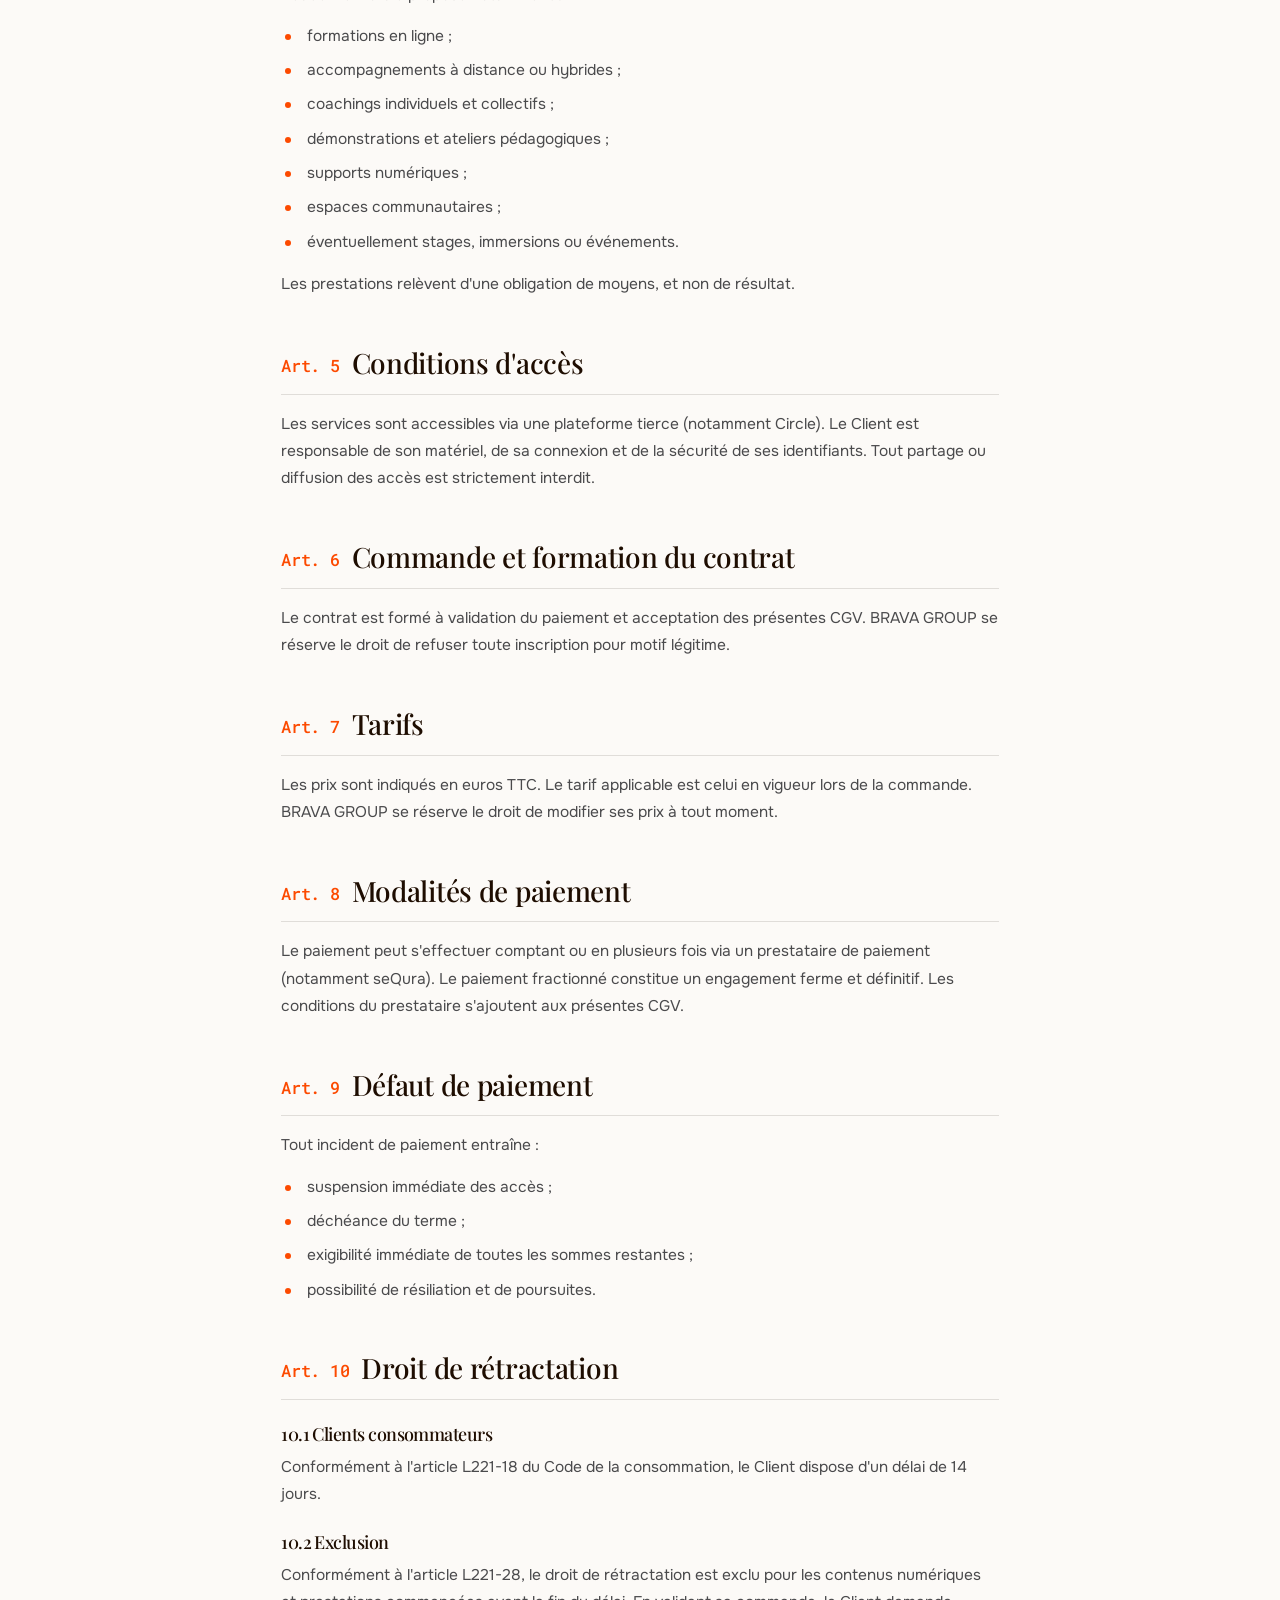
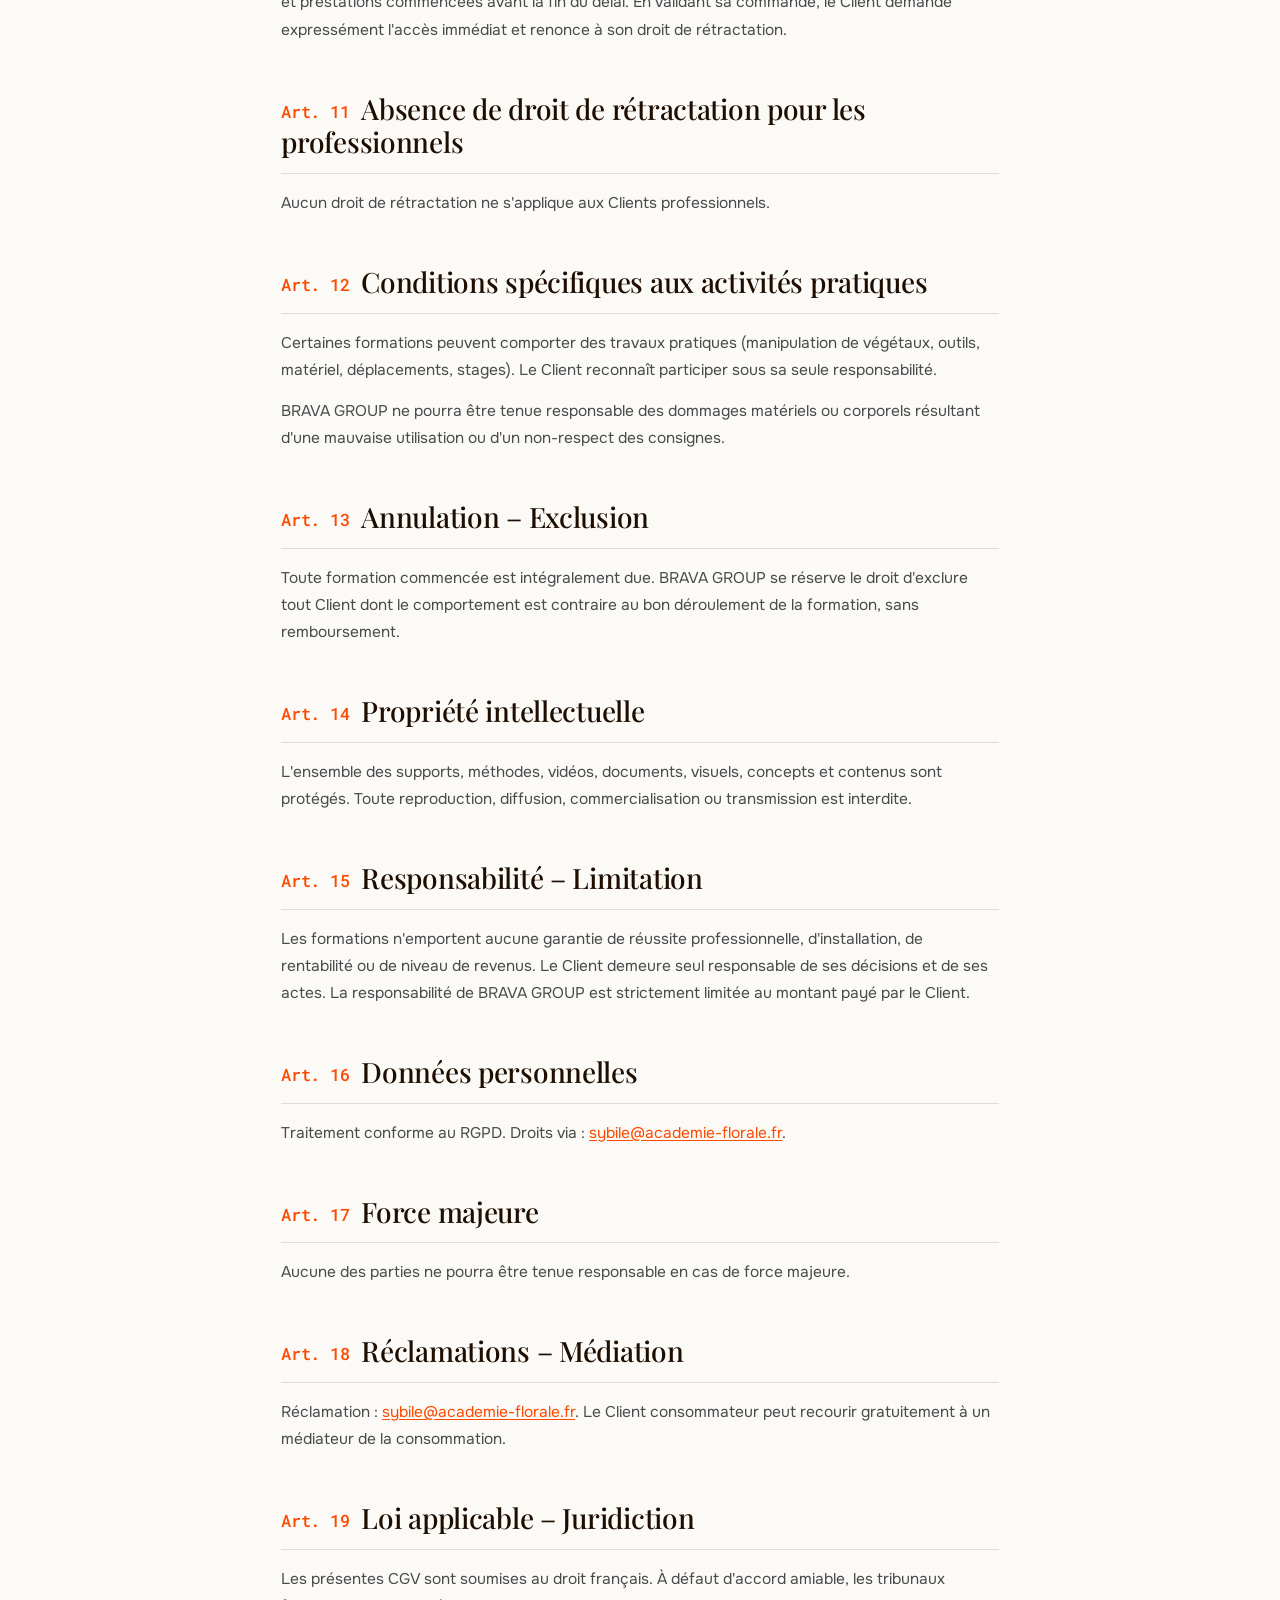
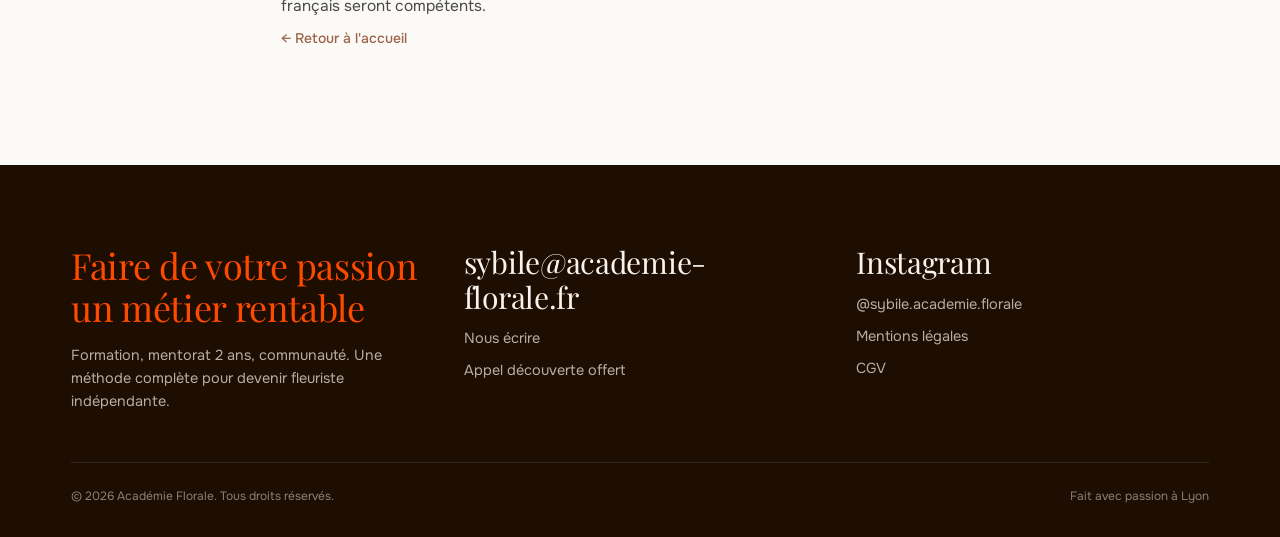
==== commit 9512a061: "Corriger la ville du footer : Montpellier → Lyon Aligne la mention du footer sur le siège social (Ly" ====
--- a/cgv.html
+++ b/cgv.html
@@ -191,7 +191,7 @@
             </div>
             <div class="footer-bottom">
                 <span>© 2026 Académie Florale. Tous droits réservés.</span>
-                <span>Fait avec passion à Montpellier</span>
+                <span>Fait avec passion à Lyon</span>
             </div>
         </div>
     </footer>
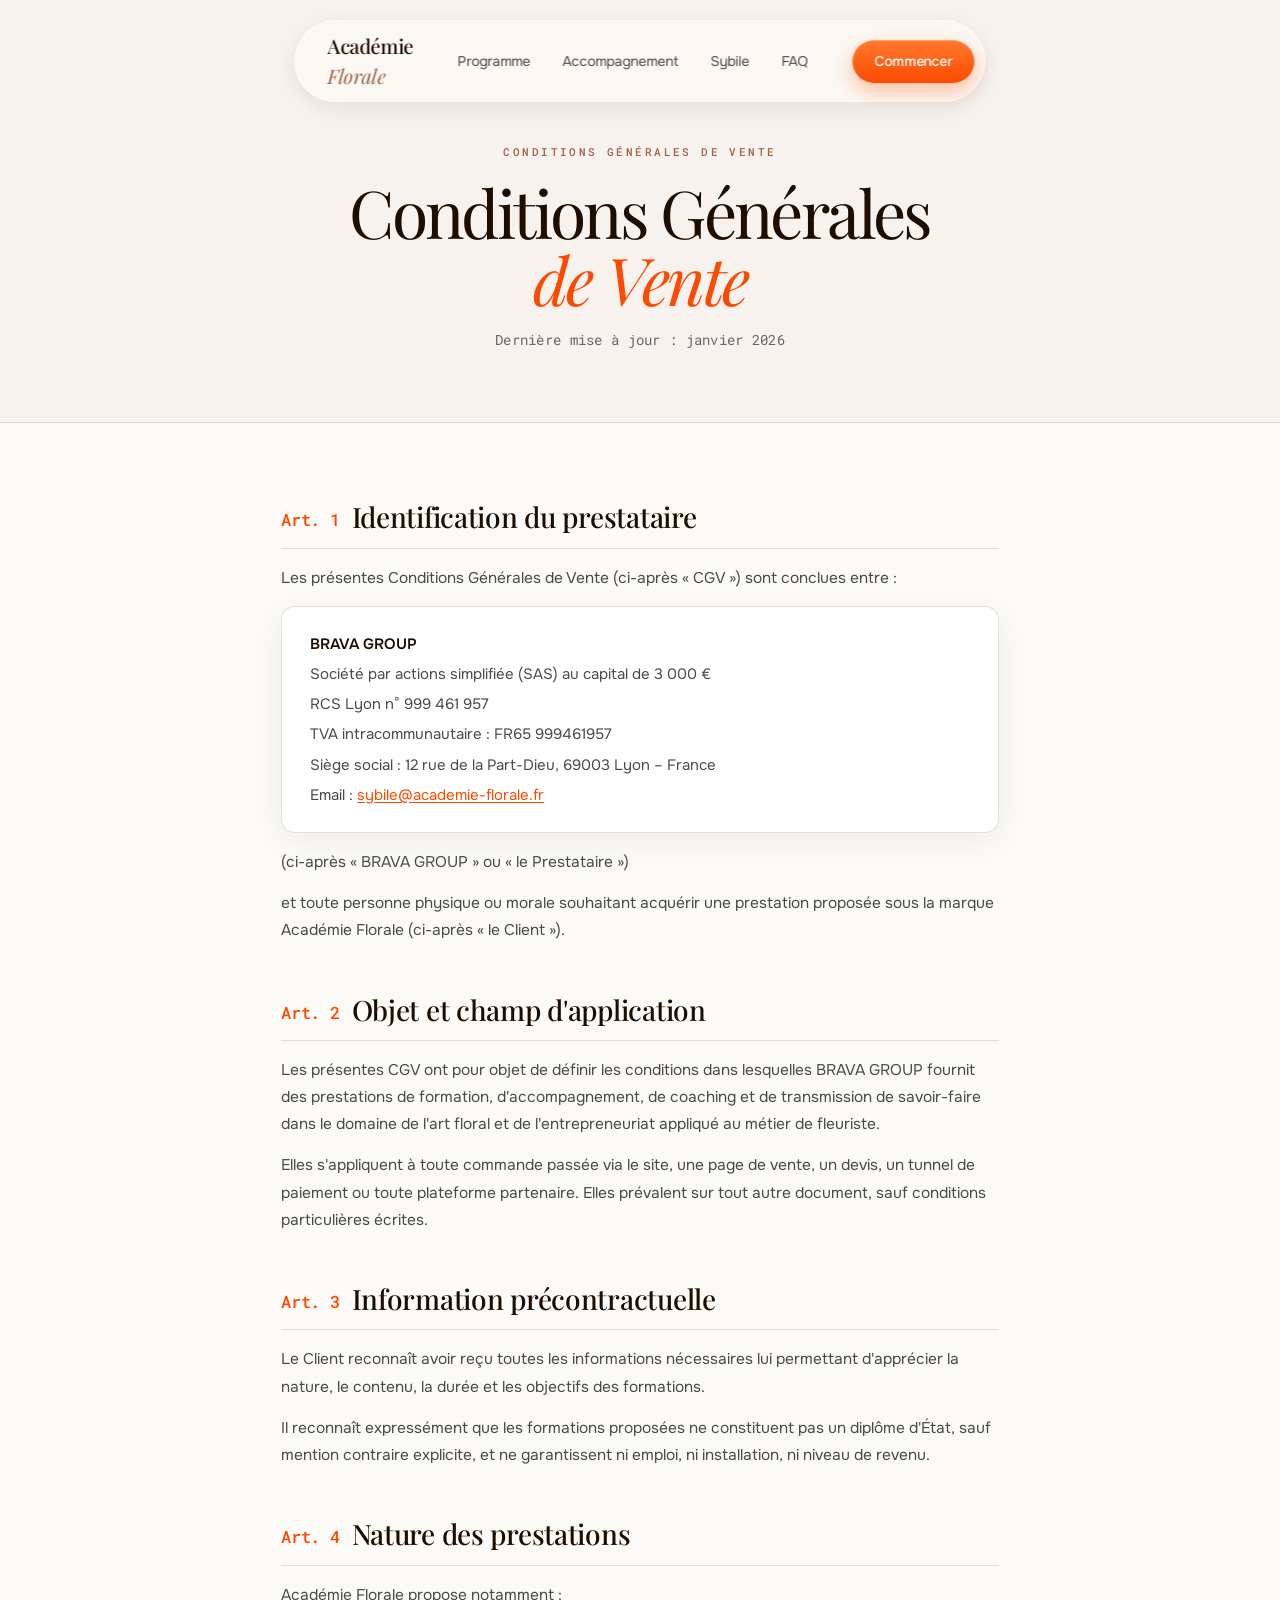
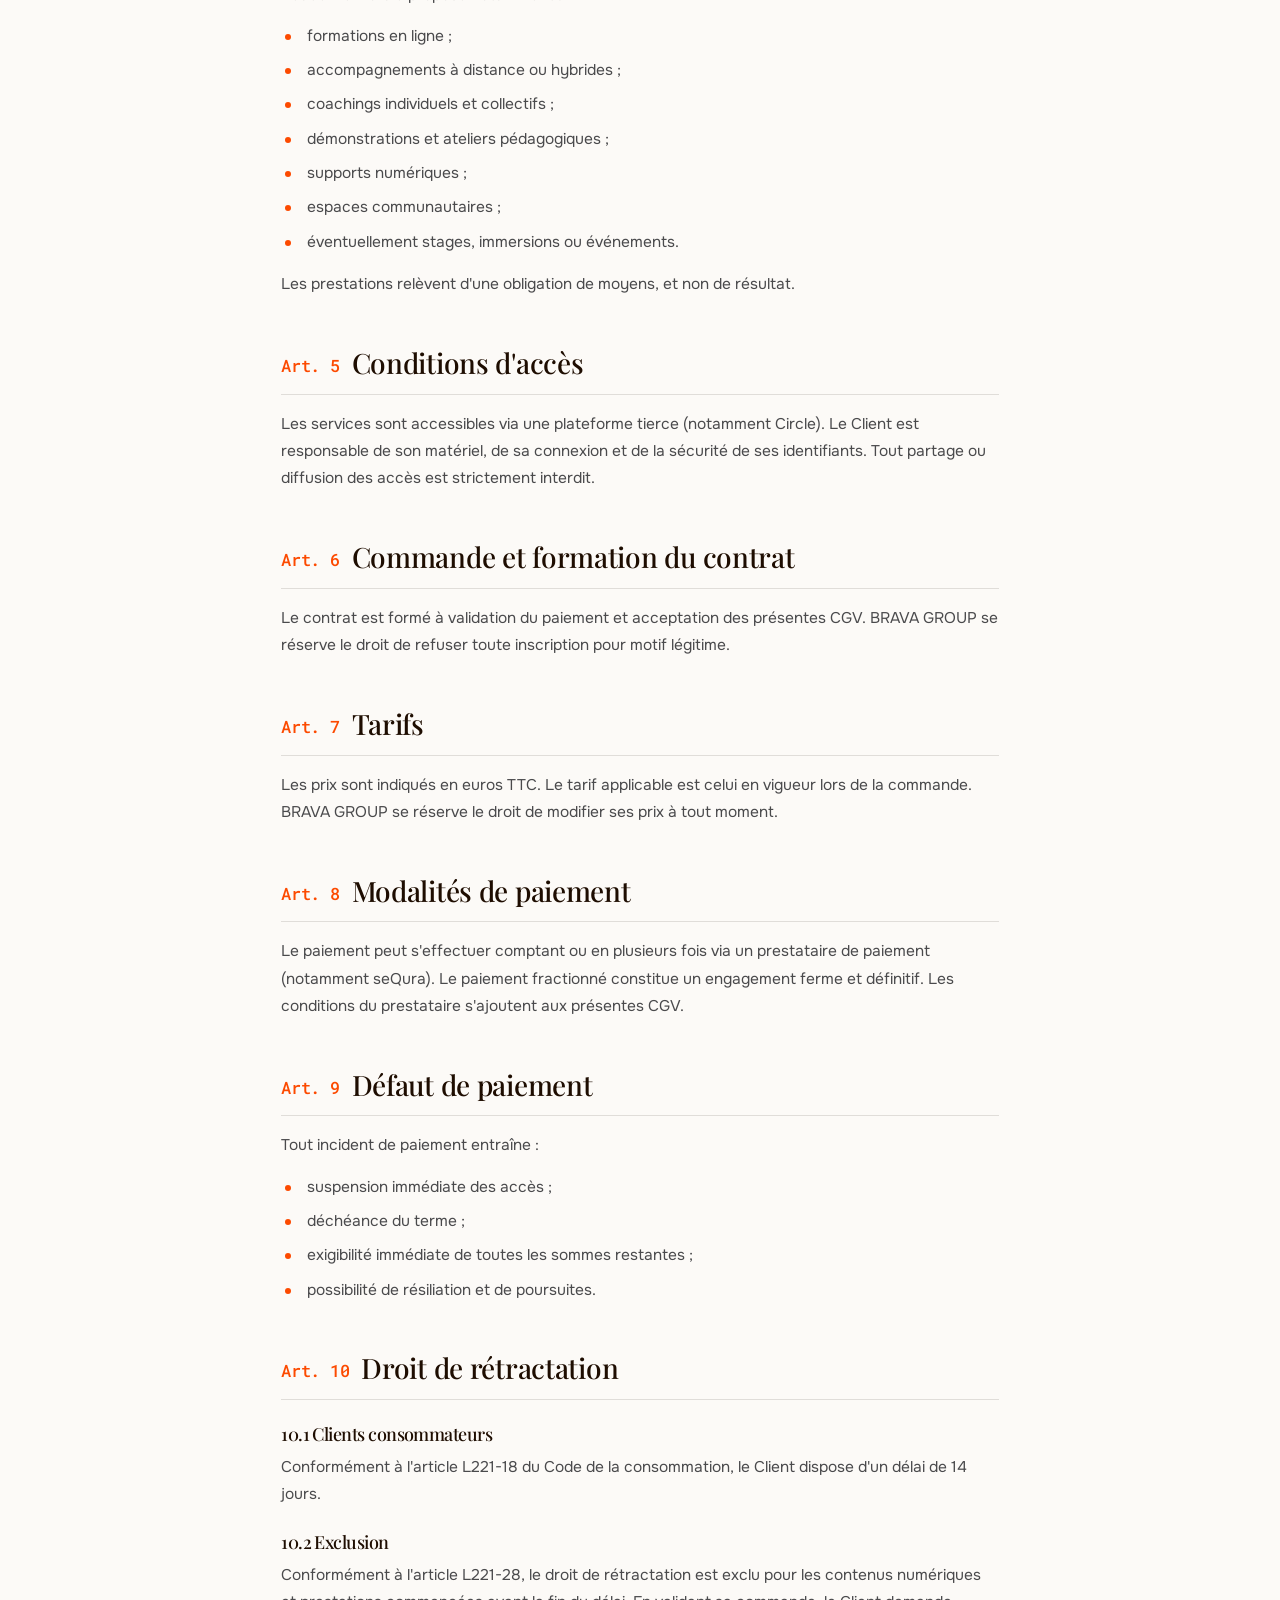
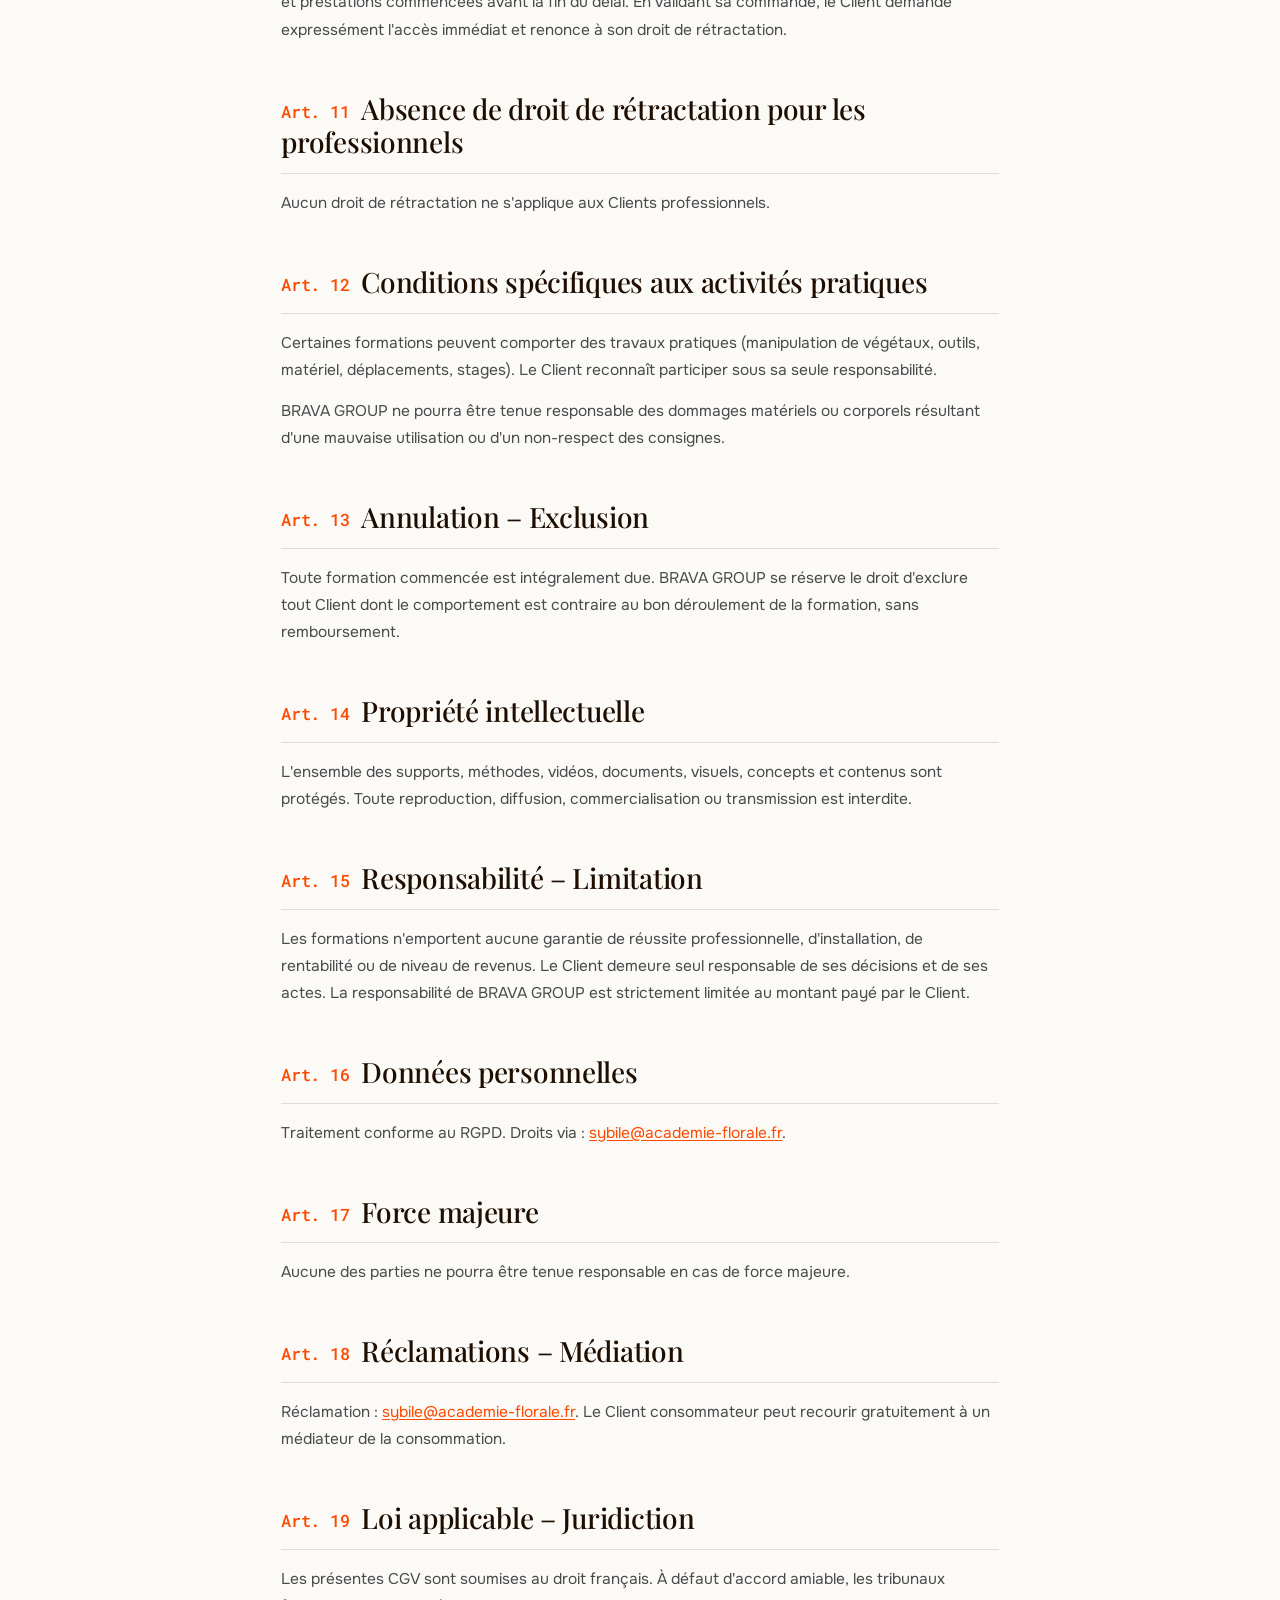
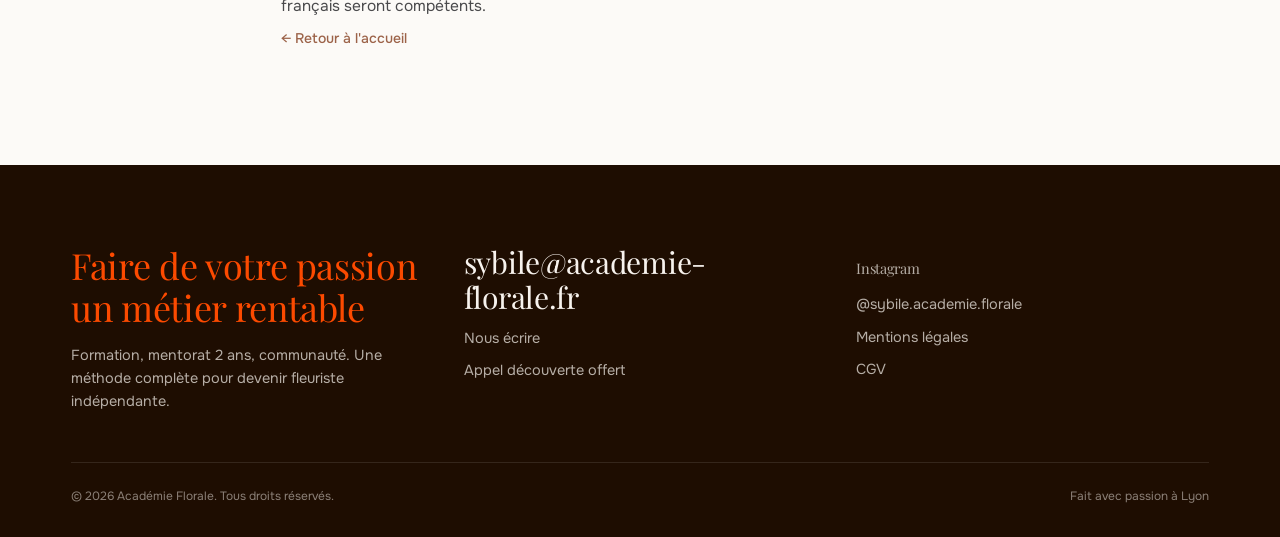
==== commit e5134c79: "Corriger le lien Instagram du footer Pointe le titre « Instagram » et le handle vers l'URL complète " ====
--- a/cgv.html
+++ b/cgv.html
@@ -6,7 +6,7 @@
     <title>Conditions Générales de Vente — Académie Florale</title>
     <meta name="description" content="Conditions Générales de Vente de l'Académie Florale (BRAVA GROUP)." />
     <meta name="robots" content="noindex" />
-    <link rel="icon" type="image/svg+xml" href="assets/favicon.svg" />
+    <link rel="icon" type="image/svg+xml" href="[data-uri]" />
     <link rel="preconnect" href="https://fonts.googleapis.com" />
     <link rel="preconnect" href="https://fonts.gstatic.com" crossorigin />
     <link href="https://fonts.googleapis.com/css2?family=Playfair+Display:ital,wght@0,400;0,500;0,600;0,700;1,400;1,600&family=Libre+Caslon+Display&family=Onest:wght@300;400;500;600&family=Roboto+Mono:wght@400;500&display=swap" rel="stylesheet" />
@@ -23,7 +23,7 @@
             <li><a href="index.html#formatrice">Sybile</a></li>
             <li><a href="index.html#faq">FAQ</a></li>
         </ul>
-        <a href="index.html#cta" class="btn btn-primary nav-cta">Commencer</a>
+        <a href="https://calendly.com/academie-florale/appel-de-candidature" target="_blank" rel="noopener" class="btn btn-primary nav-cta">Commencer</a>
     </nav>
 
     <!-- HERO -->
@@ -181,9 +181,9 @@
                     </ul>
                 </div>
                 <div class="footer-col">
-                    <h3>Instagram</h3>
+                    <h3><a href="https://www.instagram.com/sybile.academie.florale/?hl=fr" target="_blank" rel="noopener">Instagram</a></h3>
                     <ul>
-                        <li><a href="https://instagram.com/sybile.academie.florale">@sybile.academie.florale</a></li>
+                        <li><a href="https://www.instagram.com/sybile.academie.florale/?hl=fr" target="_blank" rel="noopener">@sybile.academie.florale</a></li>
                         <li><a href="mentions-legales.html">Mentions légales</a></li>
                         <li><a href="cgv.html">CGV</a></li>
                     </ul>
--- a/styles.css
+++ b/styles.css
@@ -392,7 +392,12 @@
     background: #000;
     position: relative;
 }
-.video-wrap iframe { position: absolute; inset: 0; width: 100%; height: 100%; border: 0; }
+.video-wrap iframe,
+.video-wrap wistia-player { position: absolute; inset: 0; width: 100%; height: 100%; border: 0; display: block; }
+.video-wrap wistia-player:not(:defined) {
+    background: center / contain no-repeat url('https://fast.wistia.com/embed/medias/obb1ev2cwc/swatch');
+    filter: blur(5px);
+}
 .programme-viral .cta-row { text-align: center; margin-top: 48px; }
 
 /* -------------------------------------------------
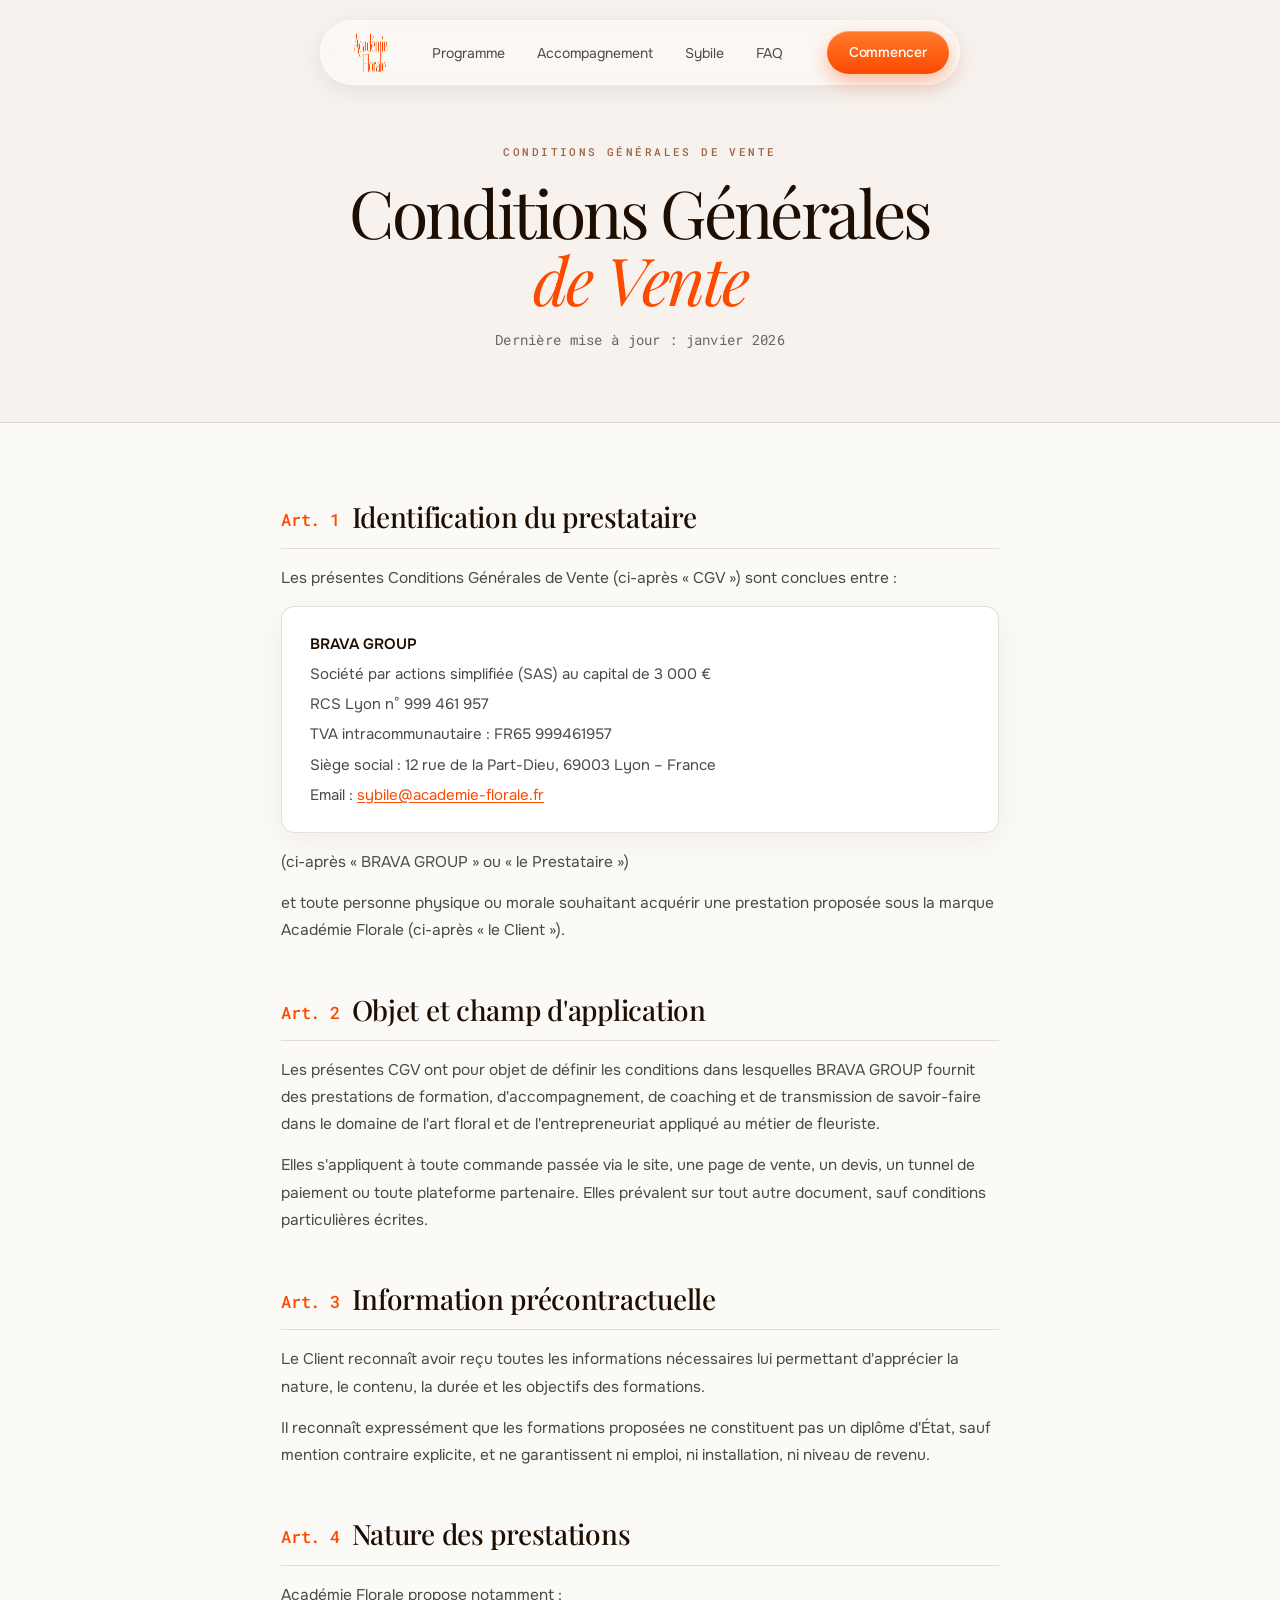
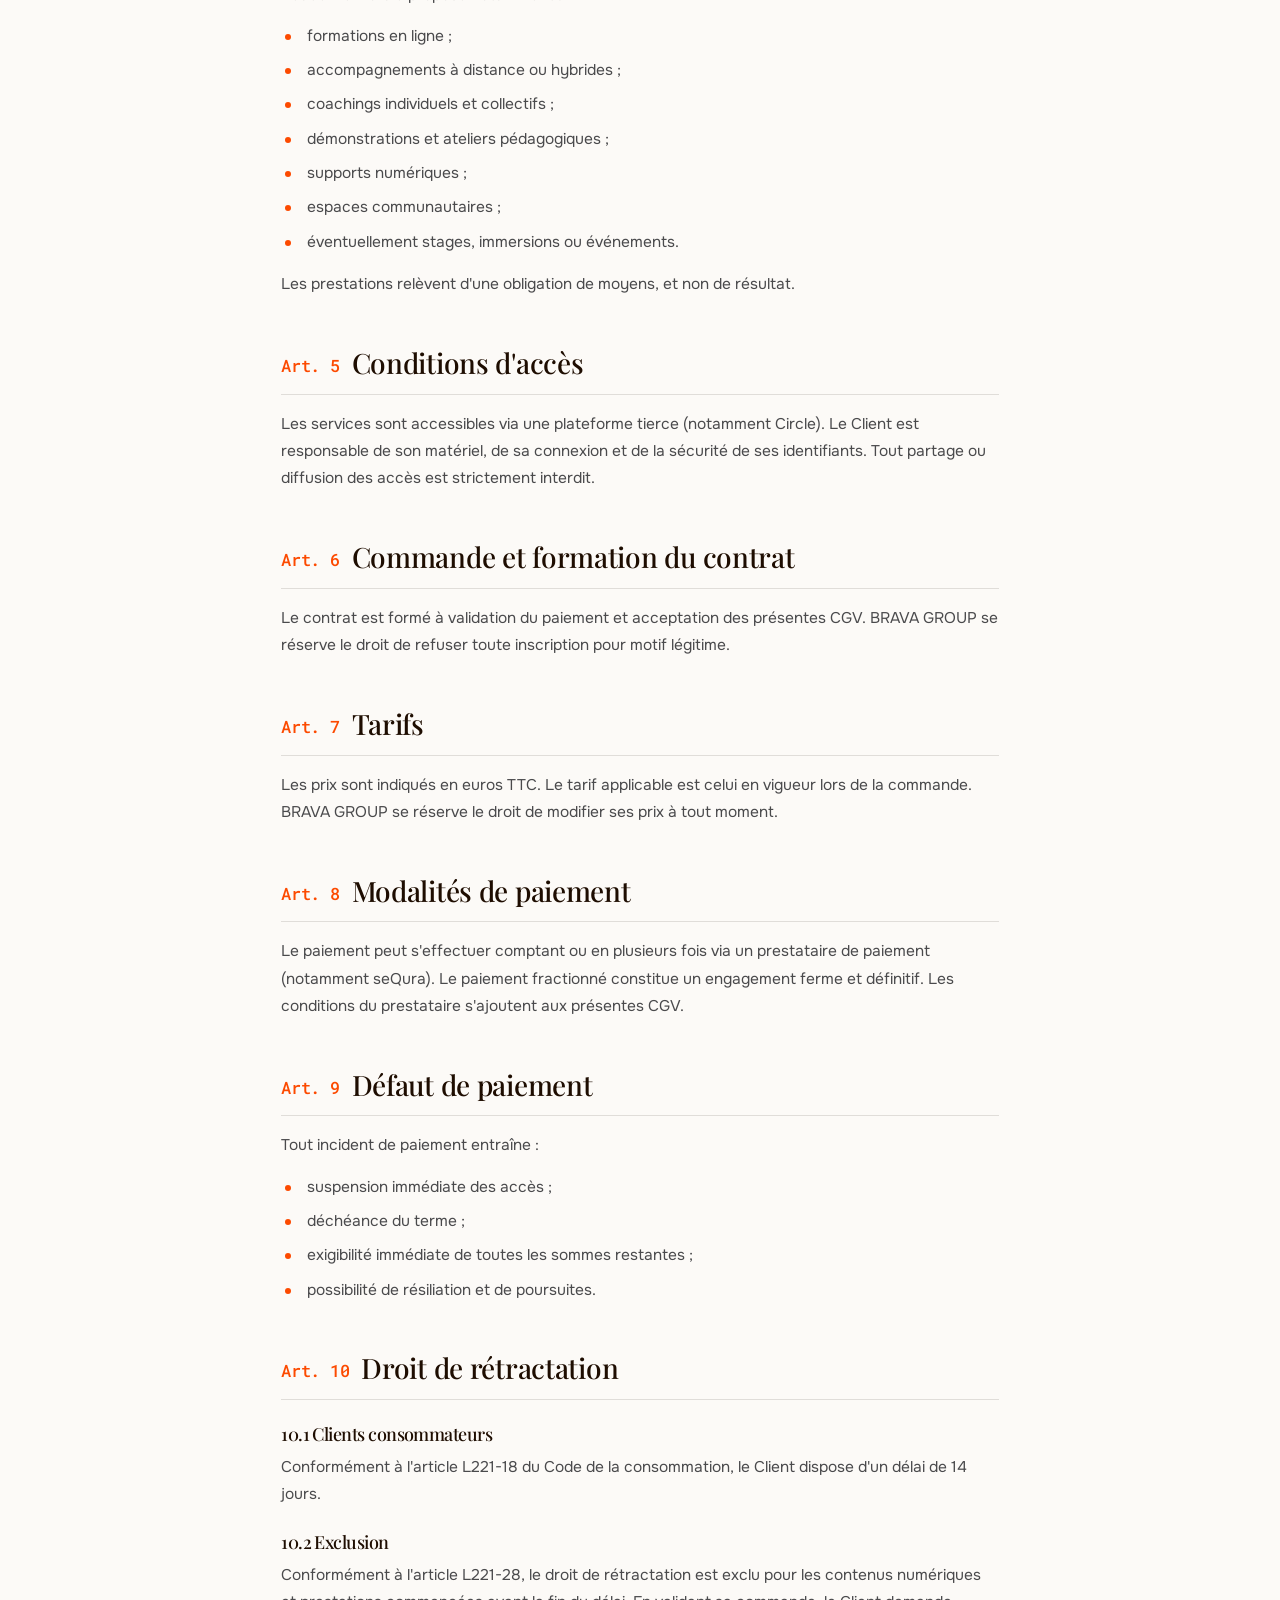
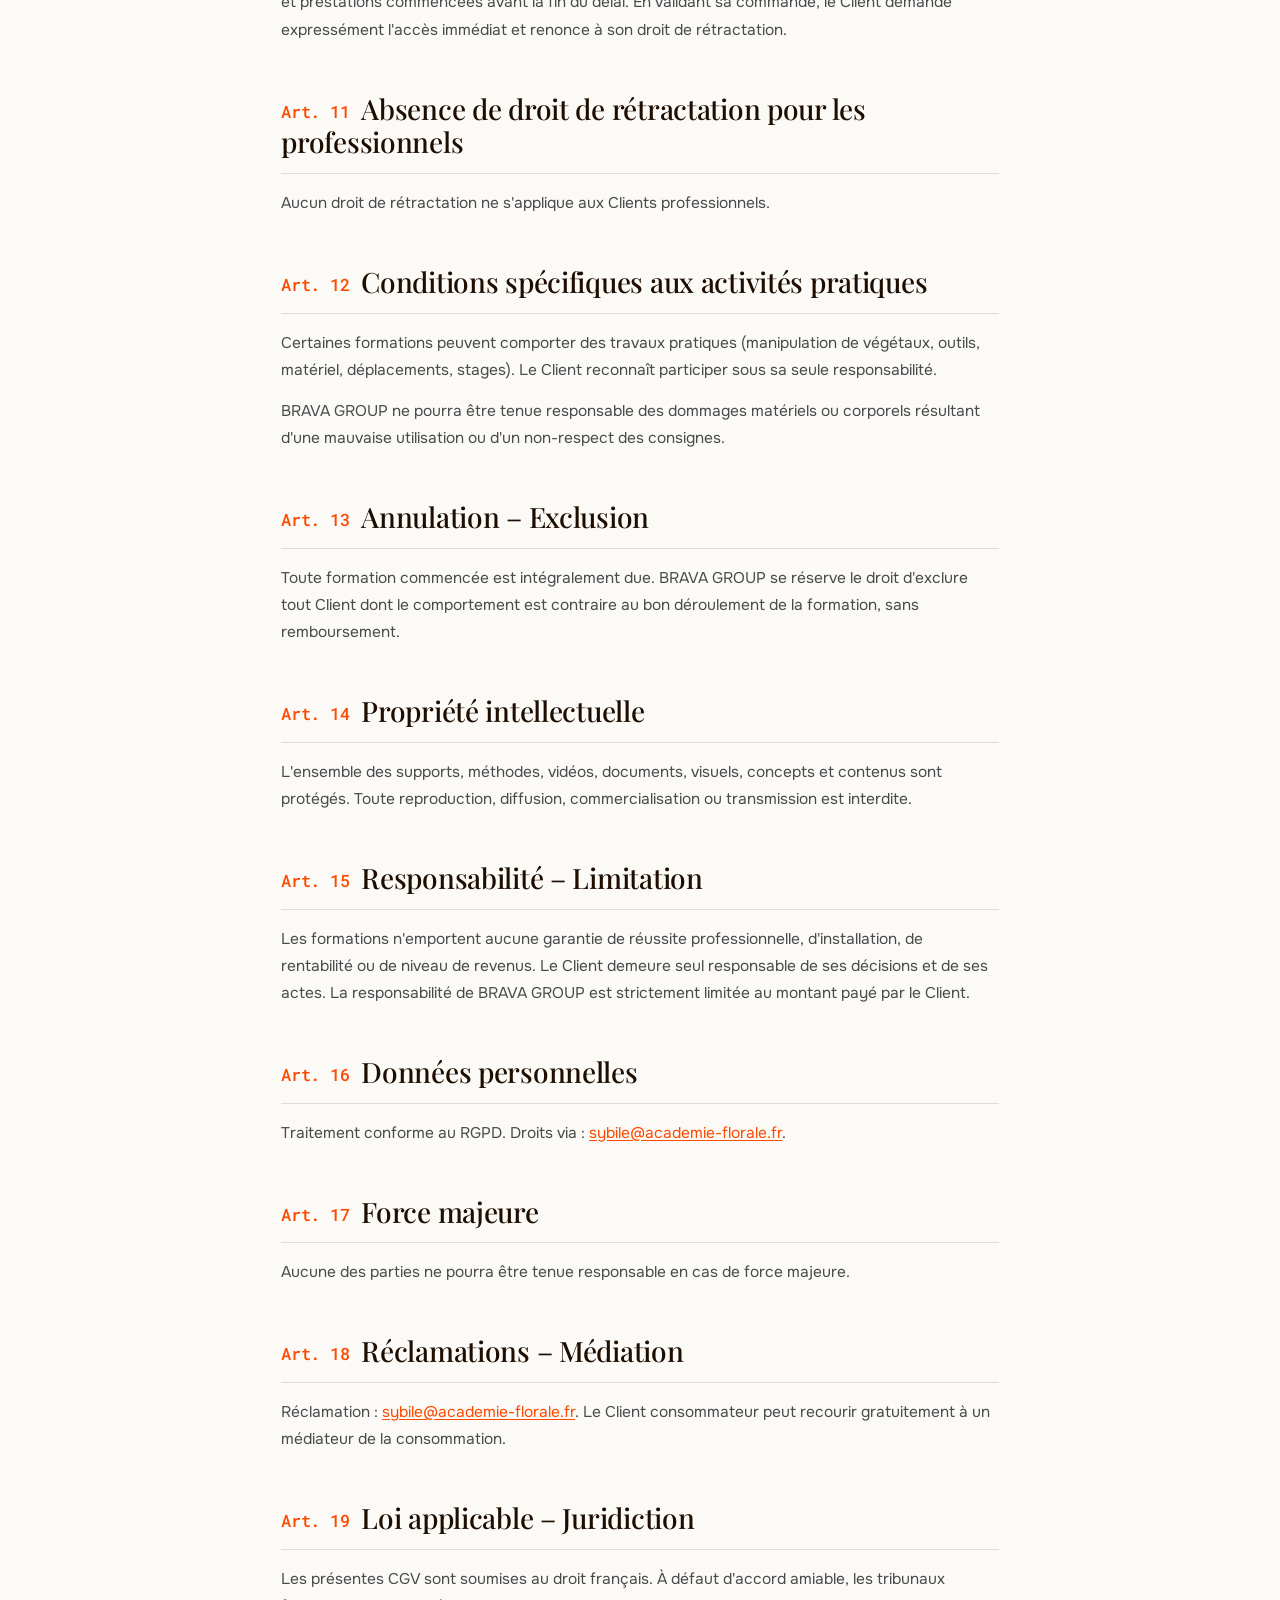
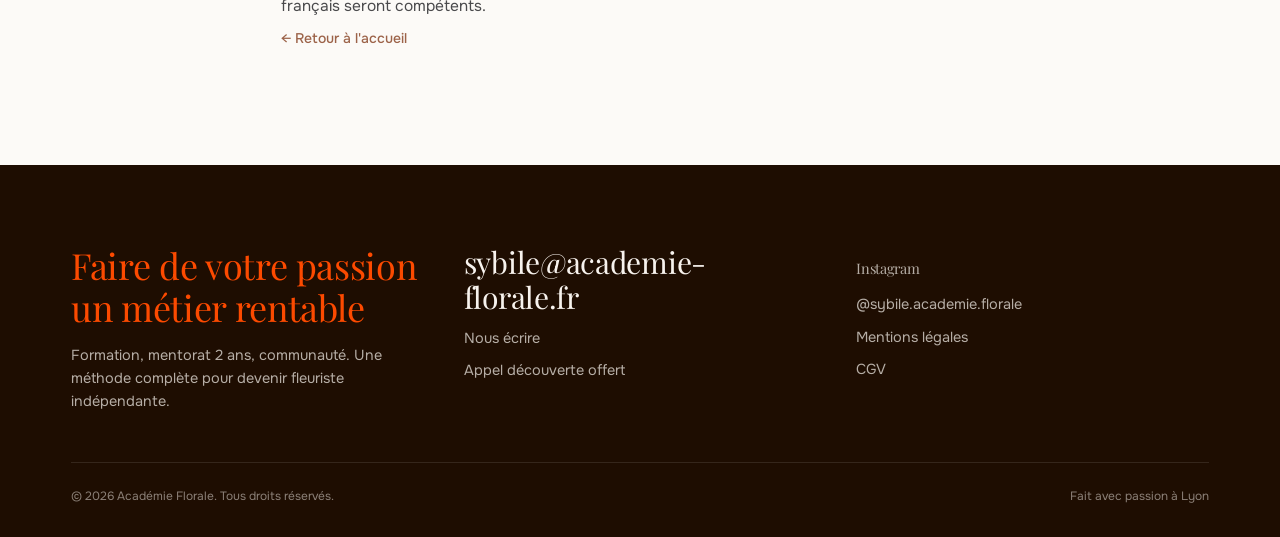
==== commit f539128f: "Remplacer le texte du nav par le logo Académie Florale Logo orange (PNG transparent) à la place du t" ====
--- a/cgv.html
+++ b/cgv.html
@@ -16,7 +16,7 @@
 
     <!-- NAV -->
     <nav class="nav">
-        <a href="index.html" class="nav-logo">Académie <em>Florale</em></a>
+        <a href="index.html" class="nav-logo" aria-label="Académie Florale — accueil"><img src="assets/images/logo-academie-florale.png" alt="Académie Florale" /></a>
         <ul class="nav-links">
             <li><a href="index.html#programme">Programme</a></li>
             <li><a href="index.html#accompagnement">Accompagnement</a></li>
--- a/styles.css
+++ b/styles.css
@@ -174,6 +174,9 @@
     letter-spacing: -0.02em;
 }
 .nav-logo em { font-style: italic; color: var(--brown-warm); font-weight: 400; }
+.nav-logo { display: flex; align-items: center; }
+.nav-logo img { height: 42px; width: auto; display: block; }
+@media (max-width: 900px) { .nav-logo img { height: 36px; } }
 
 .nav-links { display: flex; gap: 32px; list-style: none; }
 .nav-links a { font-size: 14px; color: var(--text-soft); transition: color 0.2s; }
@@ -923,6 +926,135 @@
 .reveal.in { opacity: 1; transform: translateY(0); }
 
 /* -------------------------------------------------
+   TRUSTPILOT badge (real rating, links to reviews)
+   ------------------------------------------------- */
+.trustpilot {
+    display: flex;
+    flex-direction: column;
+    align-items: center;
+    gap: 10px;
+    width: fit-content;
+    margin: 0 auto 44px;
+    padding: 18px 28px;
+    background: var(--white);
+    border: 1px solid var(--line);
+    border-radius: var(--radius-md);
+    box-shadow: var(--shadow-card);
+    transition: transform 0.2s ease, box-shadow 0.2s ease;
+}
+.trustpilot:hover { transform: translateY(-2px); box-shadow: var(--shadow-soft); }
+.tp-head {
+    font-family: var(--font-sans);
+    font-weight: 600;
+    font-size: 15px;
+    letter-spacing: 0.02em;
+    color: var(--brown-deep);
+}
+.tp-stars { display: inline-flex; gap: 3px; }
+.tp-star { width: 30px; height: 30px; display: block; }
+.tp-meta { font-size: 14px; color: var(--text-soft); }
+.tp-meta strong { color: var(--brown-deep); font-weight: 600; }
+.tp-name { color: #00b67a; font-weight: 600; }
+
+/* -------------------------------------------------
+   QUALIOPI badge (footer)
+   ------------------------------------------------- */
+.qualiopi {
+    display: block;
+    margin-top: 22px;
+    padding: 14px 16px 12px;
+    background: #ffffff;
+    border-radius: 10px;
+    max-width: 260px;
+    box-shadow: 0 6px 20px rgba(0,0,0,0.18);
+    transition: transform 0.2s ease;
+}
+.qualiopi:hover { transform: translateY(-2px); }
+.q-logo { display: flex; align-items: center; gap: 12px; }
+.q-word { display: flex; flex-direction: column; line-height: 1; }
+.q-title {
+    font-family: var(--font-sans);
+    font-weight: 700;
+    font-size: 26px;
+    letter-spacing: -0.02em;
+    color: #2b2d7c;
+}
+.q-sub {
+    font-family: var(--font-sans);
+    font-weight: 400;
+    font-size: 12px;
+    letter-spacing: 0.01em;
+    color: #2b2d7c;
+    margin-top: 3px;
+}
+.q-mark { width: 40px; height: 40px; flex: 0 0 auto; margin-left: auto; }
+.q-rf {
+    display: flex;
+    align-items: center;
+    gap: 8px;
+    margin-top: 10px;
+    padding-top: 10px;
+    border-top: 1px solid #e6e6ef;
+}
+.q-flag {
+    flex: 0 0 auto;
+    width: 22px;
+    height: 15px;
+    border-radius: 2px;
+    background: linear-gradient(90deg, #000091 0 33.33%, #ffffff 33.33% 66.66%, #e1000f 66.66% 100%);
+    box-shadow: inset 0 0 0 1px rgba(0,0,0,0.08);
+}
+.q-rf-txt {
+    font-family: var(--font-sans);
+    font-weight: 700;
+    font-size: 10.5px;
+    line-height: 1.15;
+    letter-spacing: 0.04em;
+    color: #000091;
+}
+.q-mention {
+    display: block;
+    margin-top: 10px;
+    font-family: var(--font-sans);
+    font-size: 9px;
+    line-height: 1.35;
+    color: #555;
+}
+
+/* Trustpilot — compact variant inside the dark hero */
+.trustpilot-hero {
+    display: inline-flex;
+    align-items: center;
+    gap: 10px;
+    margin-top: 22px;
+    padding: 8px 16px;
+    border-radius: var(--radius-pill);
+    background: rgba(0, 0, 0, 0.28);
+    backdrop-filter: blur(6px);
+    -webkit-backdrop-filter: blur(6px);
+    border: 1px solid rgba(255, 255, 255, 0.18);
+    transition: background 0.2s ease, transform 0.2s ease;
+}
+.trustpilot-hero:hover { background: rgba(0,0,0,0.4); transform: translateY(-1px); }
+.trustpilot-hero .tp-stars { display: inline-flex; gap: 2px; }
+.trustpilot-hero .tp-star { width: 20px; height: 20px; display: block; }
+.tph-meta {
+    font-size: 13.5px;
+    color: rgba(255, 255, 255, 0.95);
+    text-shadow: 0 1px 8px rgba(0,0,0,0.5);
+}
+.tph-meta strong { font-weight: 700; }
+.trustpilot-hero .tp-name { color: #4ce0ac; font-weight: 600; }
+
+@media (max-width: 700px) {
+    .trustpilot { padding: 16px 20px; }
+    .tp-star { width: 26px; height: 26px; }
+    .trustpilot-hero { flex-wrap: wrap; justify-content: center; }
+    .trustpilot-hero .tp-star { width: 18px; height: 18px; }
+    .tph-meta { font-size: 12.5px; }
+}
+
+/* -------------------------------------------------
    LEGAL PAGES — mentions légales & CGV
    ------------------------------------------------- */
 .legal-hero {
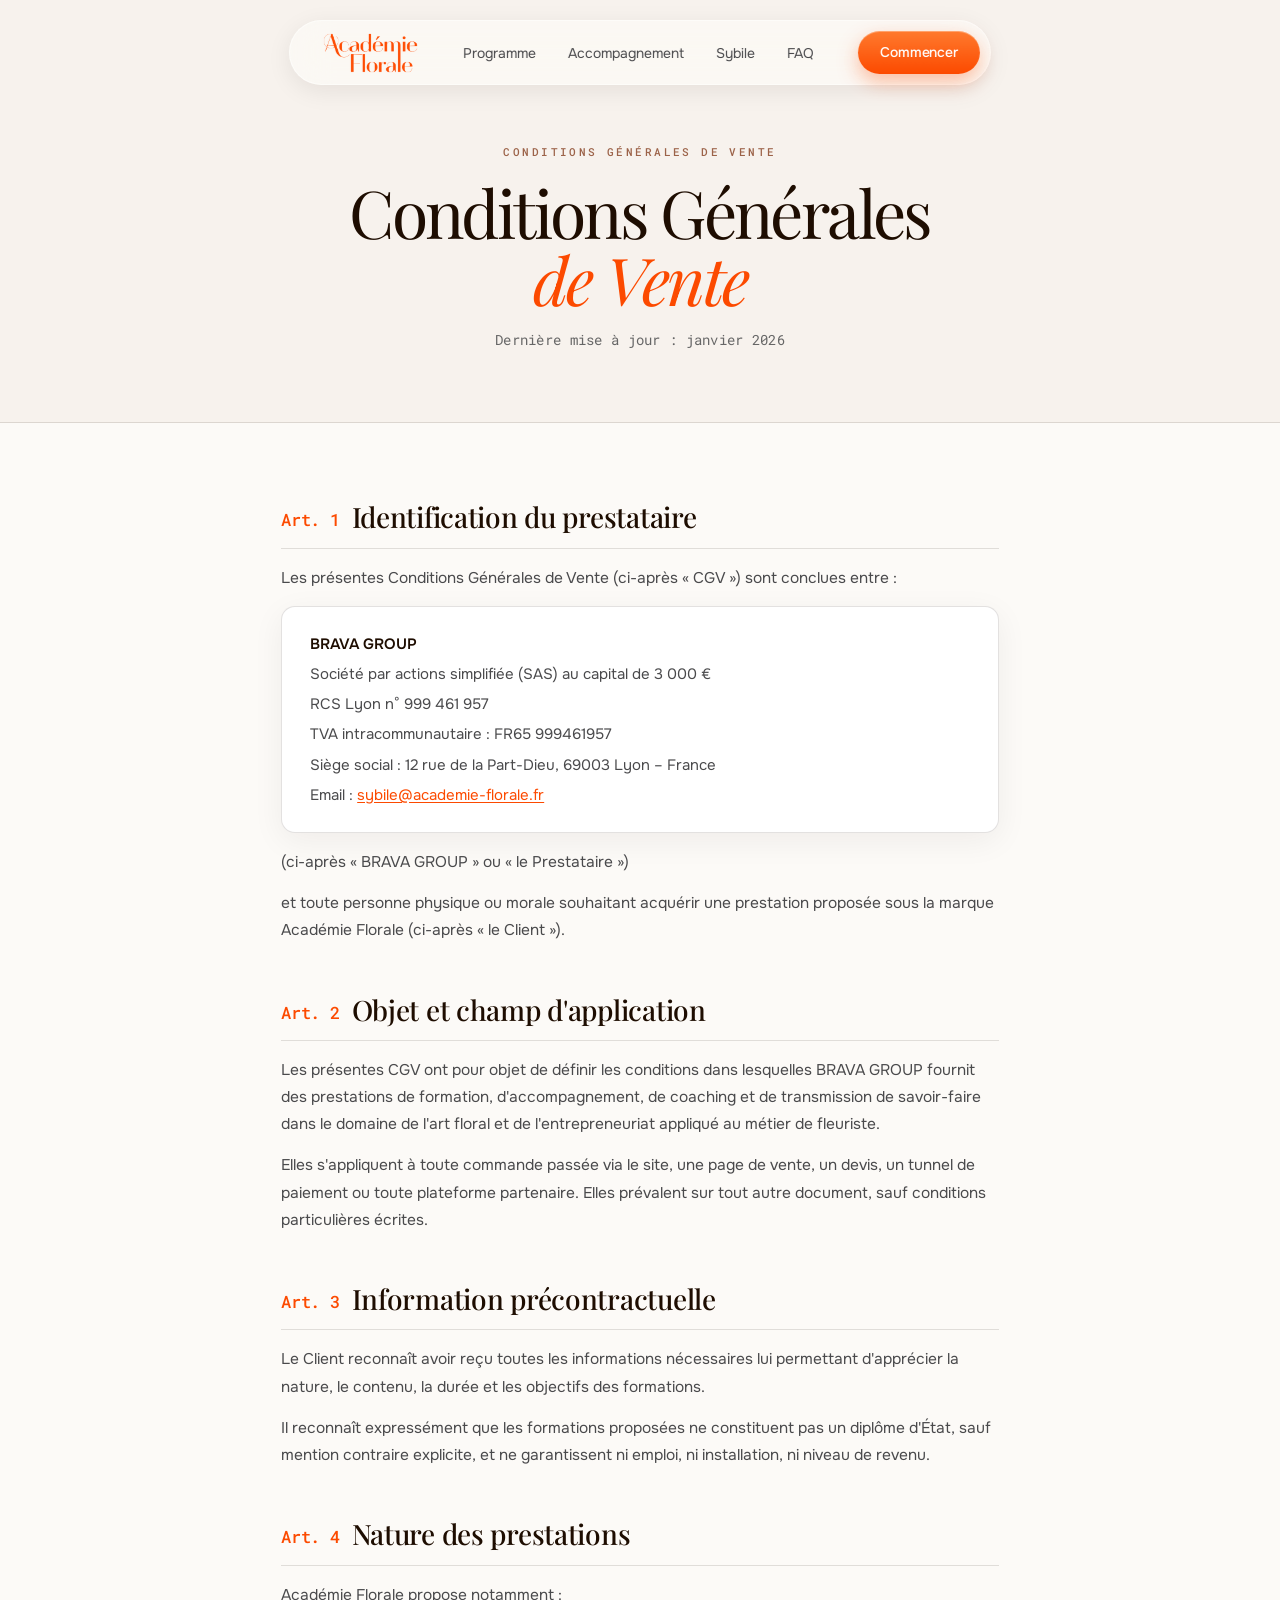
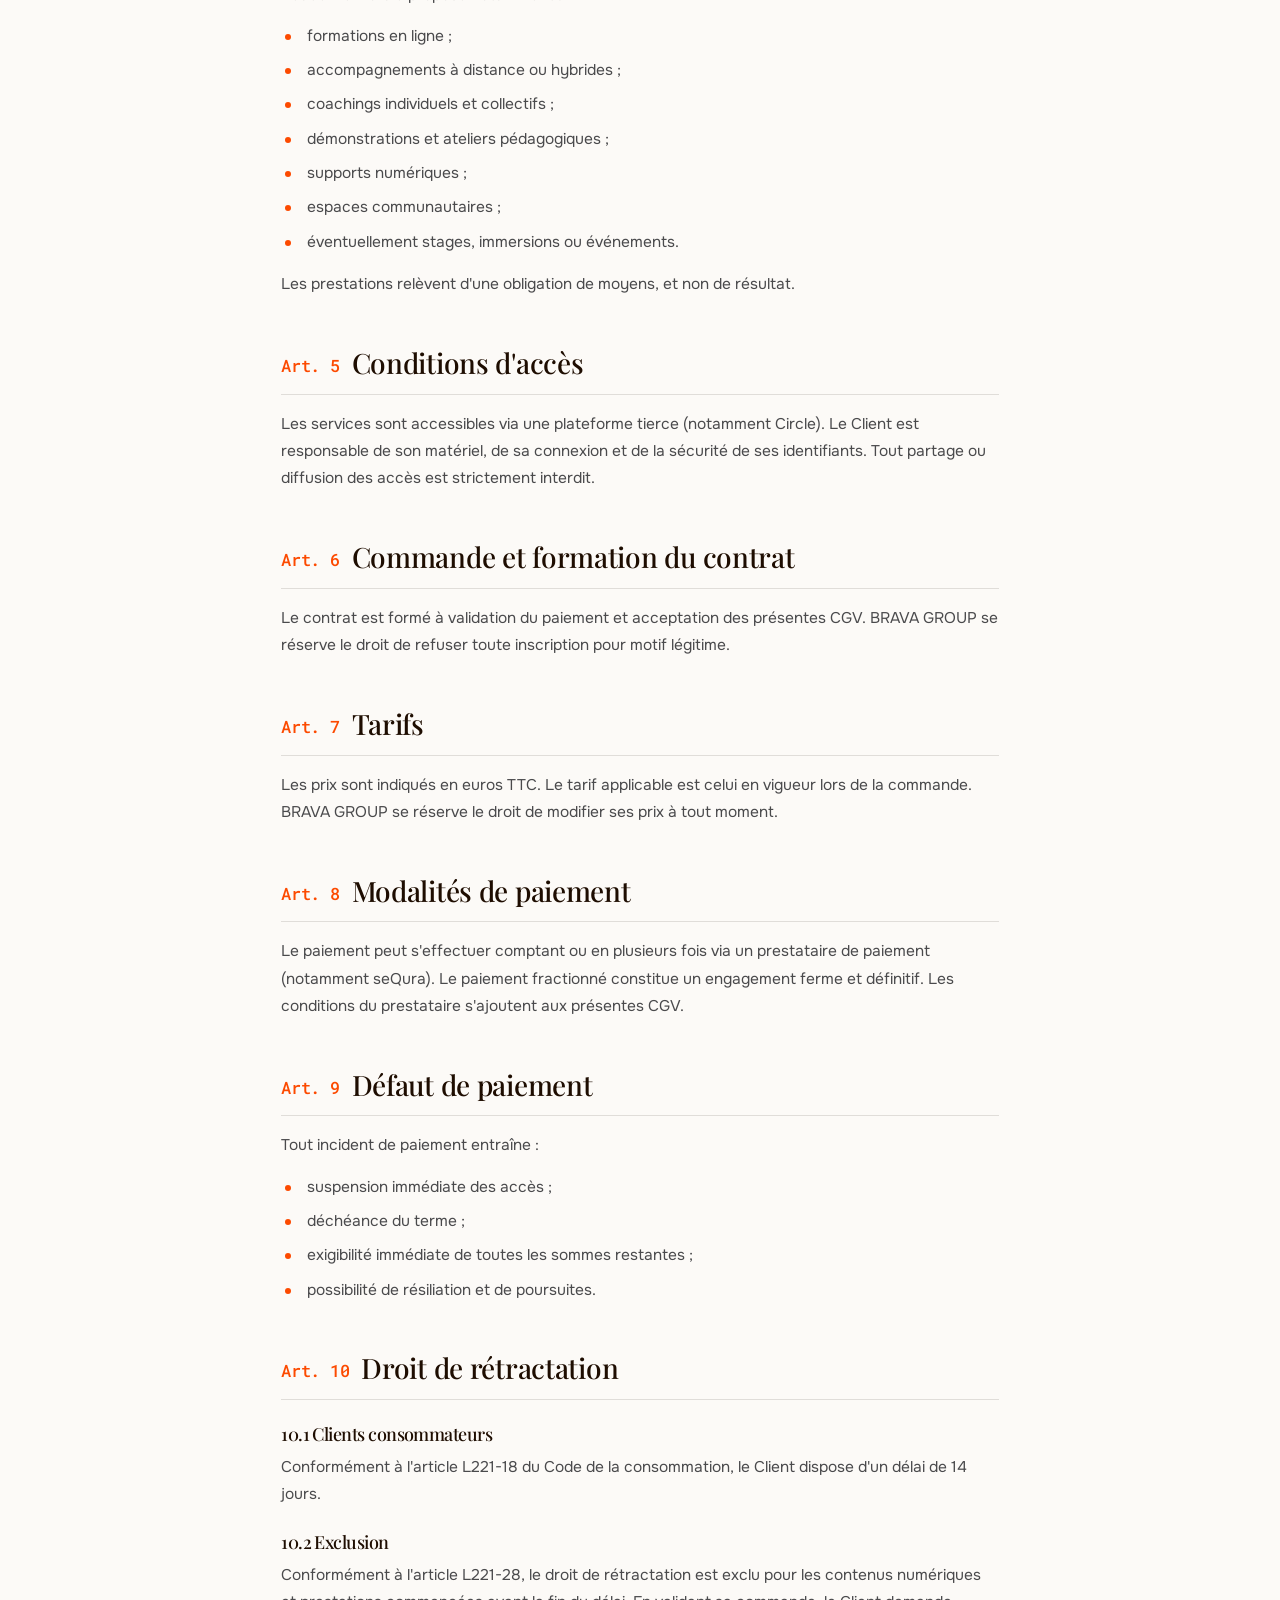
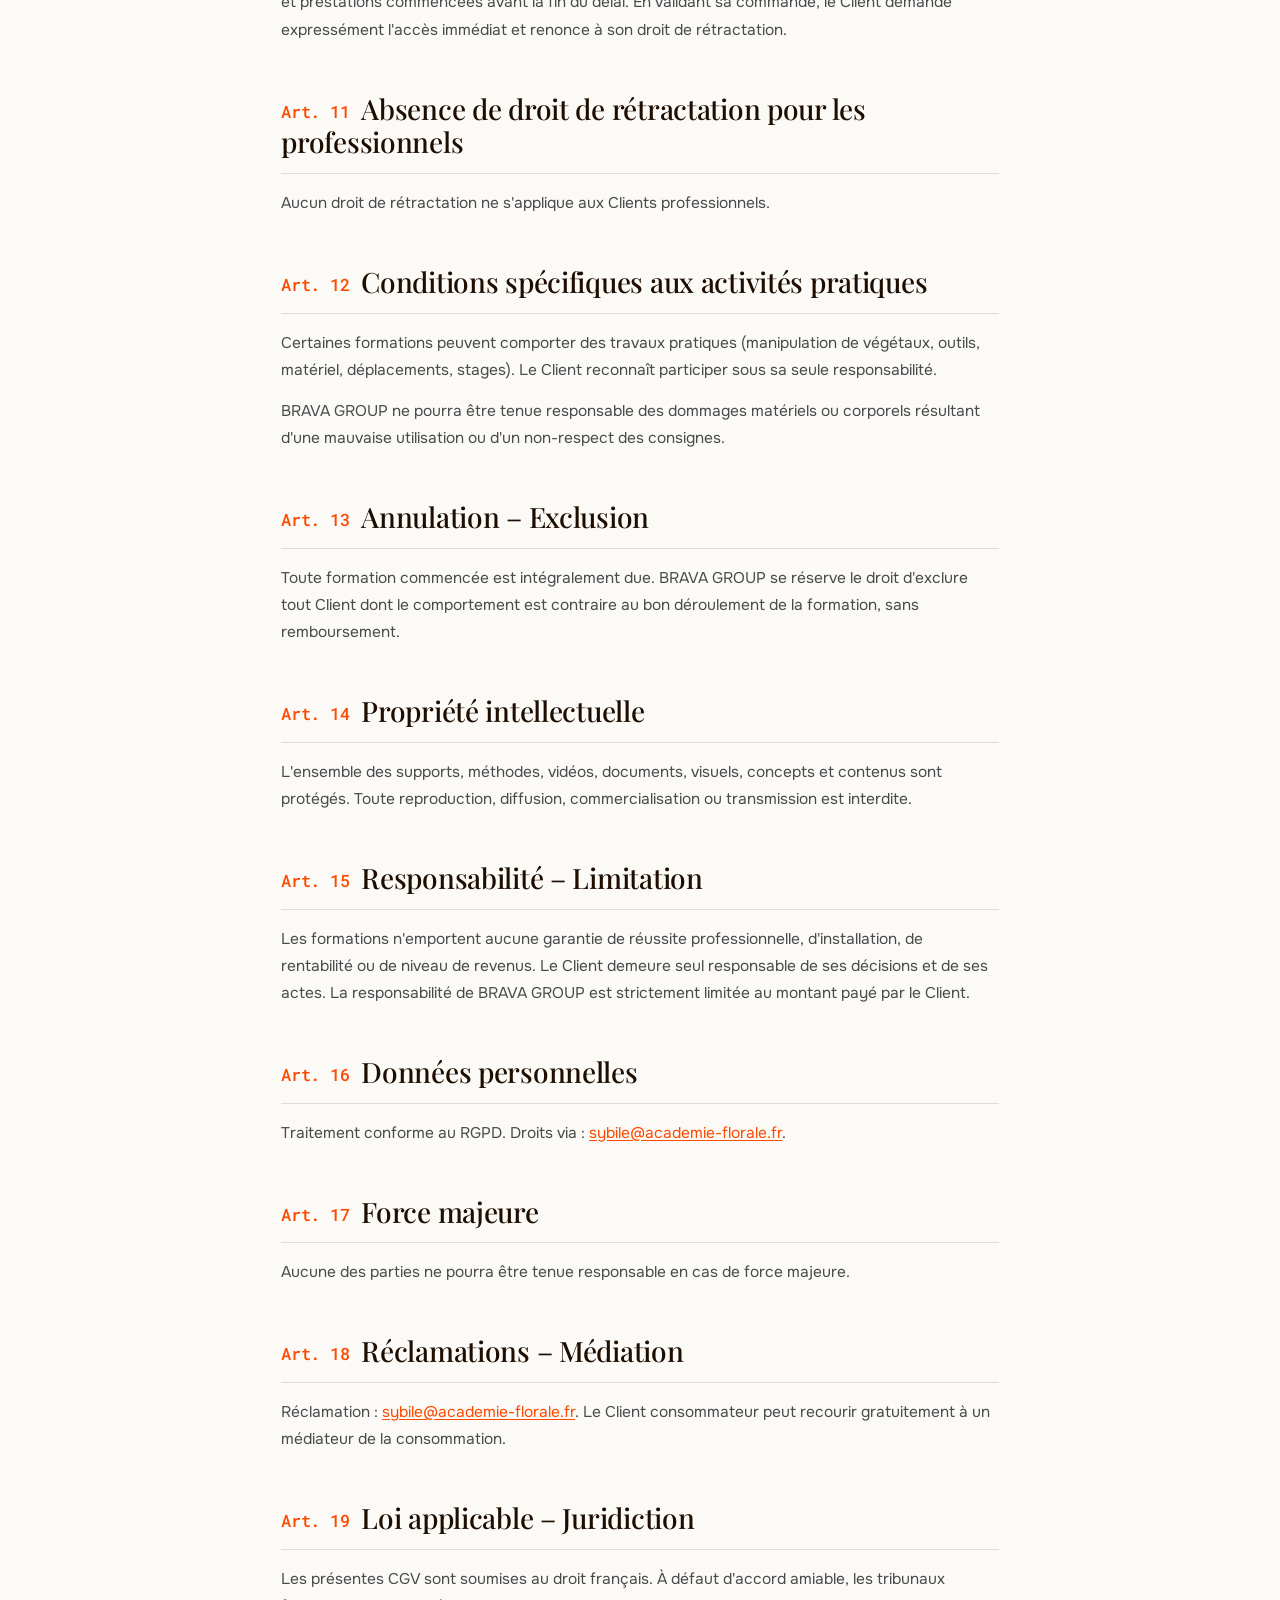
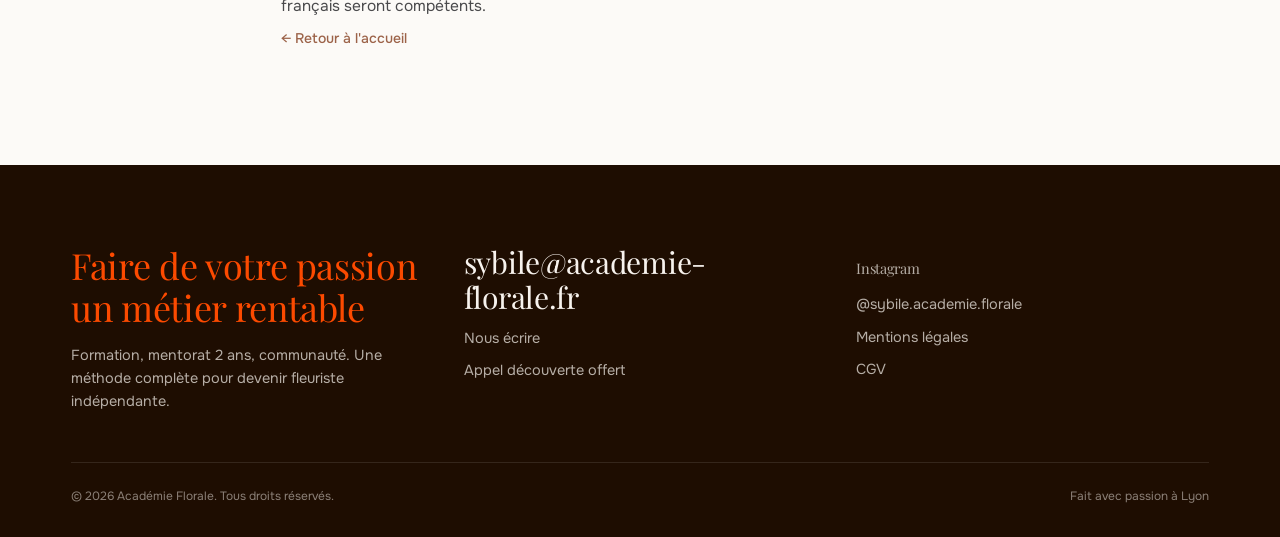
==== commit 20bf0001: "Remplacer tous les liens Calendly par iClosed Tous les CTA (nav, hero, sections, footer) et boutons " ====
--- a/cgv.html
+++ b/cgv.html
@@ -23,7 +23,7 @@
             <li><a href="index.html#formatrice">Sybile</a></li>
             <li><a href="index.html#faq">FAQ</a></li>
         </ul>
-        <a href="https://calendly.com/academie-florale/appel-de-candidature" target="_blank" rel="noopener" class="btn btn-primary nav-cta">Commencer</a>
+        <a href="https://app.iclosed.io/e/academie-florale/candidature-site" target="_blank" rel="noopener" class="btn btn-primary nav-cta">Commencer</a>
     </nav>
 
     <!-- HERO -->
--- a/styles.css
+++ b/styles.css
@@ -174,9 +174,9 @@
     letter-spacing: -0.02em;
 }
 .nav-logo em { font-style: italic; color: var(--brown-warm); font-weight: 400; }
-.nav-logo { display: flex; align-items: center; }
-.nav-logo img { height: 42px; width: auto; display: block; }
-@media (max-width: 900px) { .nav-logo img { height: 36px; } }
+.nav-logo { display: flex; align-items: center; flex: 0 0 auto; }
+.nav-logo img { height: 42px; width: auto; max-width: none; display: block; }
+@media (max-width: 900px) { .nav-logo img { height: 34px; } }
 
 .nav-links { display: flex; gap: 32px; list-style: none; }
 .nav-links a { font-size: 14px; color: var(--text-soft); transition: color 0.2s; }
